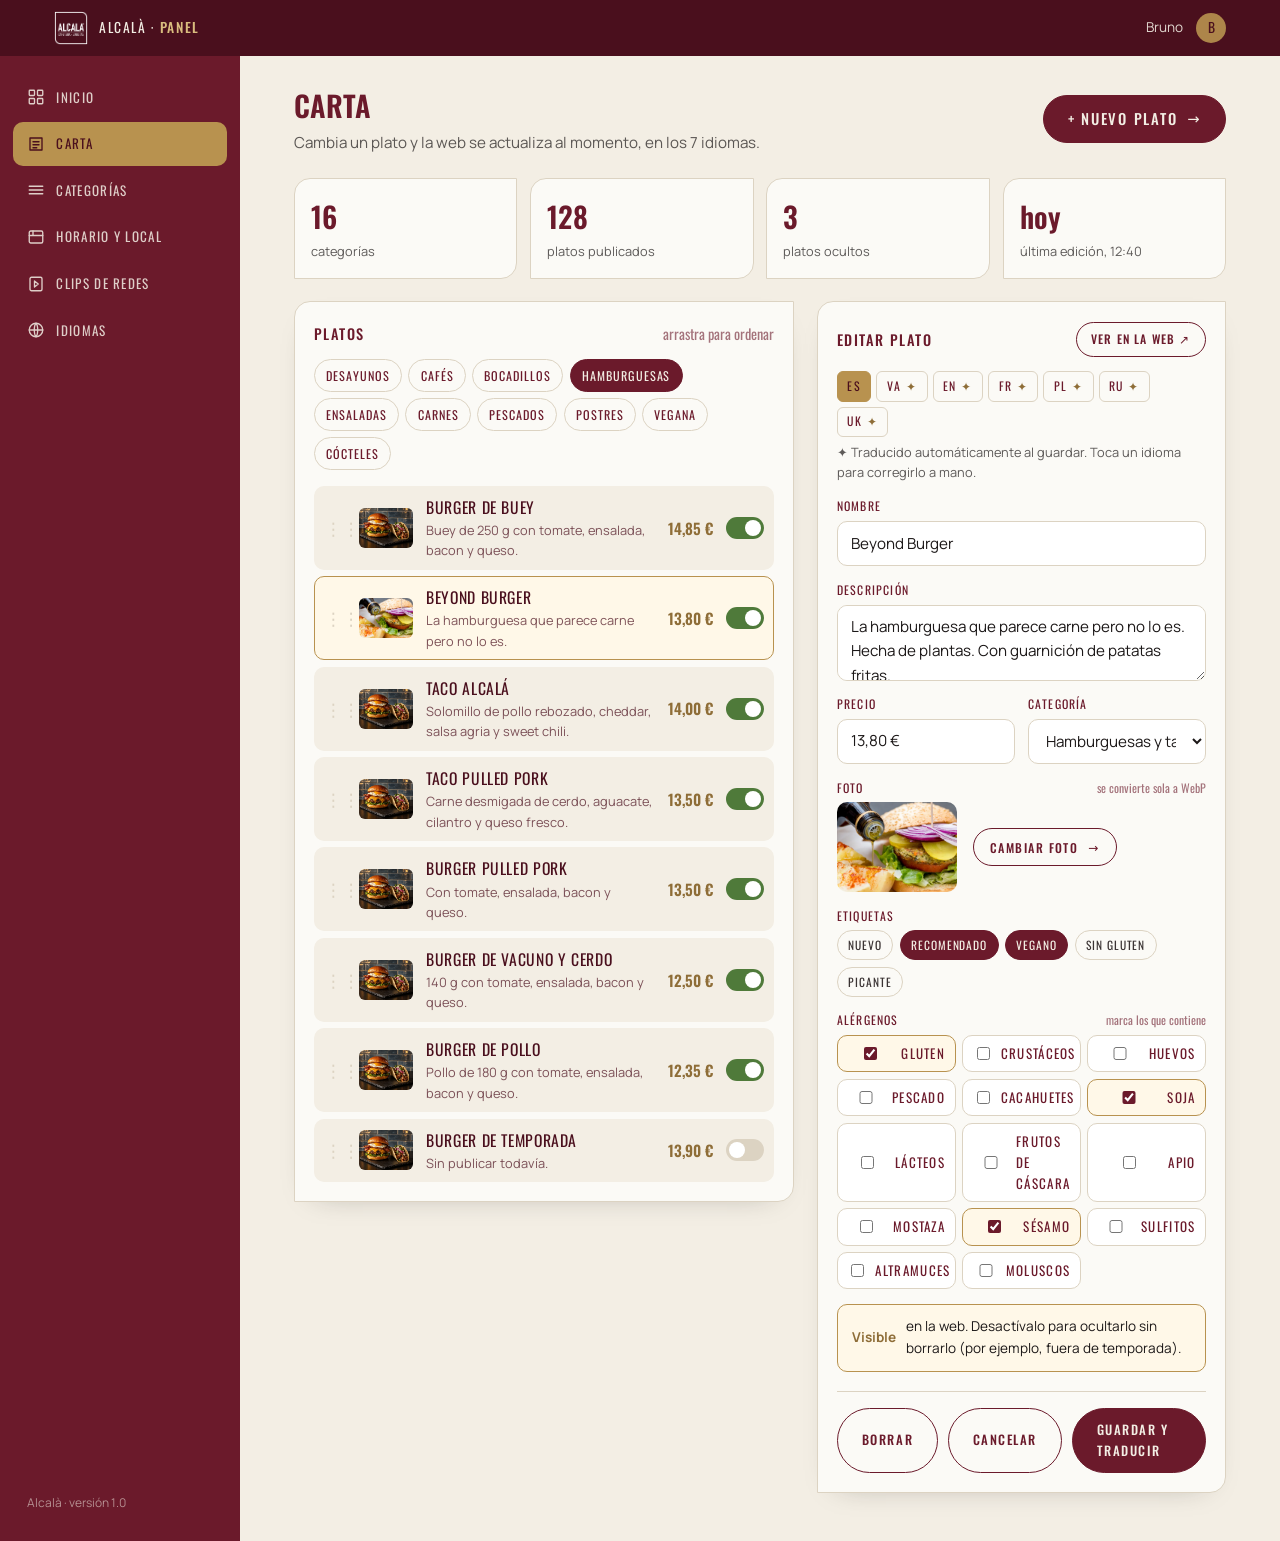
==== site/admin/index.html @ be82a4bb "Demo visual de la web de Alcalà Cafetería Baristas Portada con hero 3D (logo extruido, oro viejo) so" ====
<!doctype html>
<html lang="es">
<head>
<meta charset="utf-8">
<meta name="viewport" content="width=device-width, initial-scale=1">
<title>Panel · Alcalà</title>
<meta name="robots" content="noindex">
<link rel="icon" href="../media/favicon.png" type="image/png">
<link rel="stylesheet" href="../lib/fonts/fuentes.css">
<link rel="stylesheet" href="../css/base.css?v=2">
<link rel="stylesheet" href="../css/admin.css?v=1">
</head>
<body class="admin">

<header class="ad-top">
  <div class="ad-top__marca"><img src="../media/logo-blanco.webp" alt="" width="600" height="600"><span>Alcalà · <b>Panel</b></span></div>
  <div class="ad-top__user"><span>Bruno</span><i>B</i></div>
</header>

<nav class="ad-nav" aria-label="Secciones del panel">
  <a href="#"><svg viewBox="0 0 24 24"><rect x="3" y="3" width="7" height="7" rx="1"/><rect x="14" y="3" width="7" height="7" rx="1"/><rect x="3" y="14" width="7" height="7" rx="1"/><rect x="14" y="14" width="7" height="7" rx="1"/></svg>Inicio</a>
  <a href="#" aria-current="page"><svg viewBox="0 0 24 24"><path d="M4 4h16v16H4z"/><path d="M8 9h8M8 13h8M8 17h5"/></svg>Carta</a>
  <a href="#"><svg viewBox="0 0 24 24"><path d="M3 7h18M3 12h18M3 17h18"/></svg>Categorías</a>
  <a href="#"><svg viewBox="0 0 24 24"><rect x="3" y="4" width="18" height="16" rx="2"/><path d="M3 10h18M8 4v6"/></svg>Horario y local</a>
  <a href="#"><svg viewBox="0 0 24 24"><rect x="4" y="3" width="16" height="18" rx="2"/><path d="M10 8l5 4-5 4z"/></svg>Clips de redes</a>
  <a href="#"><svg viewBox="0 0 24 24"><circle cx="12" cy="12" r="9"/><path d="M3 12h18M12 3c3 3 3 15 0 18M12 3c-3 3-3 15 0 18"/></svg>Idiomas</a>
  <span class="sep"></span>
  <small>Alcalà · versión 1.0</small>
</nav>

<main class="ad-main">
  <div class="ad-cab">
    <div><h1>Carta</h1><p>Cambia un plato y la web se actualiza al momento, en los 7 idiomas.</p></div>
    <a class="btn btn--lleno" href="#">+ Nuevo plato</a>
  </div>

  <div class="kpis">
    <div class="kpi"><b>16</b><span>categorías</span></div>
    <div class="kpi"><b>128</b><span>platos publicados</span></div>
    <div class="kpi"><b>3</b><span>platos ocultos</span></div>
    <div class="kpi"><b>hoy</b><span>última edición, 12:40</span></div>
  </div>

  <div class="ad-grid">
    <section class="tarjeta" aria-label="Lista de platos">
      <h2>Platos <span style="opacity:.6;font-weight:400;letter-spacing:0;text-transform:none">arrastra para ordenar</span></h2>
      <div class="cat-tabs"><span>Desayunos</span><span>Cafés</span><span>Bocadillos</span><span class="on">Hamburguesas</span><span>Ensaladas</span><span>Carnes</span><span>Pescados</span><span>Postres</span><span>Vegana</span><span>Cócteles</span></div>
      <div class="lista">
        <div class="fila"><span class="agarre">⋮⋮</span><img src="../media/carta/hamburguesas.webp" alt=""><div class="nom">Burger de buey<small>Buey de 250 g con tomate, ensalada, bacon y queso.</small></div><span class="precio">14,85 €</span><span class="interruptor" title="Visible"></span></div>
        <div class="fila activo"><span class="agarre">⋮⋮</span><img src="../media/fotos/plato-burger.webp" alt=""><div class="nom">Beyond Burger<small>La hamburguesa que parece carne pero no lo es.</small></div><span class="precio">13,80 €</span><span class="interruptor" title="Visible"></span></div>
        <div class="fila"><span class="agarre">⋮⋮</span><img src="../media/carta/hamburguesas.webp" alt=""><div class="nom">Taco Alcalá<small>Solomillo de pollo rebozado, cheddar, salsa agria y sweet chili.</small></div><span class="precio">14,00 €</span><span class="interruptor" title="Visible"></span></div>
        <div class="fila"><span class="agarre">⋮⋮</span><img src="../media/carta/hamburguesas.webp" alt=""><div class="nom">Taco Pulled Pork<small>Carne desmigada de cerdo, aguacate, cilantro y queso fresco.</small></div><span class="precio">13,50 €</span><span class="interruptor" title="Visible"></span></div>
        <div class="fila"><span class="agarre">⋮⋮</span><img src="../media/carta/hamburguesas.webp" alt=""><div class="nom">Burger Pulled Pork<small>Con tomate, ensalada, bacon y queso.</small></div><span class="precio">13,50 €</span><span class="interruptor" title="Visible"></span></div>
        <div class="fila"><span class="agarre">⋮⋮</span><img src="../media/carta/hamburguesas.webp" alt=""><div class="nom">Burger de vacuno y cerdo<small>140 g con tomate, ensalada, bacon y queso.</small></div><span class="precio">12,50 €</span><span class="interruptor" title="Visible"></span></div>
        <div class="fila"><span class="agarre">⋮⋮</span><img src="../media/carta/hamburguesas.webp" alt=""><div class="nom">Burger de pollo<small>Pollo de 180 g con tomate, ensalada, bacon y queso.</small></div><span class="precio">12,35 €</span><span class="interruptor" title="Visible"></span></div>
        <div class="fila"><span class="agarre">⋮⋮</span><img src="../media/carta/hamburguesas.webp" alt=""><div class="nom">Burger de temporada<small>Sin publicar todavía.</small></div><span class="precio">13,90 €</span><span class="interruptor off" title="Oculto"></span></div>
      </div>
    </section>

    <section class="tarjeta" aria-label="Editar plato">
      <h2>Editar plato <a class="btn btn--sin" href="#">Ver en la web ↗</a></h2>
      <div class="idiomas-tabs"><span class="on">ES</span><span class="auto">VA</span><span class="auto">EN</span><span class="auto">FR</span><span class="auto">PL</span><span class="auto">RU</span><span class="auto">UK</span></div>
      <p class="nota">✦ Traducido automáticamente al guardar. Toca un idioma para corregirlo a mano.</p>
      <div class="campo"><label>Nombre</label><input value="Beyond Burger"></div>
      <div class="campo"><label>Descripción</label><textarea>La hamburguesa que parece carne pero no lo es. Hecha de plantas. Con guarnición de patatas fritas.</textarea></div>
      <div class="dos">
        <div class="campo"><label>Precio</label><input value="13,80 €"></div>
        <div class="campo"><label>Categoría</label><select><option>Hamburguesas y tacos</option><option>Carta vegana</option></select></div>
      </div>
      <div class="campo"><label>Foto <span style="opacity:.6;font-weight:400;letter-spacing:0;text-transform:none">se convierte sola a WebP</span></label>
        <div class="foto-sube"><img src="../media/fotos/plato-burger.webp" alt=""><a class="btn" href="#">Cambiar foto</a></div>
      </div>
      <div class="campo"><label>Etiquetas</label>
        <div class="etiquetas"><span>Nuevo</span><span class="on">Recomendado</span><span class="on">Vegano</span><span>Sin gluten</span><span>Picante</span></div>
      </div>
      <div class="campo"><label>Alérgenos <span style="opacity:.6;font-weight:400;letter-spacing:0;text-transform:none">marca los que contiene</span></label>
        <div class="alergenos">
          <label class="on"><input type="checkbox" checked>Gluten</label><label><input type="checkbox">Crustáceos</label><label><input type="checkbox">Huevos</label><label><input type="checkbox">Pescado</label>
          <label><input type="checkbox">Cacahuetes</label><label class="on"><input type="checkbox" checked>Soja</label><label><input type="checkbox">Lácteos</label><label><input type="checkbox">Frutos de cáscara</label>
          <label><input type="checkbox">Apio</label><label><input type="checkbox">Mostaza</label><label class="on"><input type="checkbox" checked>Sésamo</label><label><input type="checkbox">Sulfitos</label>
          <label><input type="checkbox">Altramuces</label><label><input type="checkbox">Moluscos</label>
        </div>
      </div>
      <div class="aviso"><b>Visible</b> en la web. Desactívalo para ocultarlo sin borrarlo (por ejemplo, fuera de temporada).</div>
      <div class="acciones"><a class="btn btn--rojo" href="#">Borrar</a><a class="btn" href="#">Cancelar</a><a class="btn btn--lleno" href="#">Guardar y traducir</a></div>
    </section>
  </div>
</main>

</body>
</html>
---- site/lib/fonts/fuentes.css ----
/* Fuentes autoalojadas (Google Fonts, licencia SIL OFL): no se envía la IP del visitante a Google */
/* latin-ext */
@font-face {
  font-family: 'Instrument Serif';
  font-style: italic;
  font-weight: 400;
  font-display: swap;
  src: url(instrument-serif-italic-latin-ext.woff2) format('woff2');
  unicode-range: U+0100-02BA, U+02BD-02C5, U+02C7-02CC, U+02CE-02D7, U+02DD-02FF, U+0304, U+0308, U+0329, U+1D00-1DBF, U+1E00-1E9F, U+1EF2-1EFF, U+2020, U+20A0-20AB, U+20AD-20C4, U+2113, U+2C60-2C7F, U+A720-A7FF;
}
/* latin */
@font-face {
  font-family: 'Instrument Serif';
  font-style: italic;
  font-weight: 400;
  font-display: swap;
  src: url(instrument-serif-italic-latin.woff2) format('woff2');
  unicode-range: U+0000-00FF, U+0131, U+0152-0153, U+02BB-02BC, U+02C6, U+02DA, U+02DC, U+0304, U+0308, U+0329, U+2000-206F, U+20AC, U+2122, U+2191, U+2193, U+2212, U+2215, U+FEFF, U+FFFD;
}
/* latin-ext */
@font-face {
  font-family: 'Instrument Serif';
  font-style: normal;
  font-weight: 400;
  font-display: swap;
  src: url(instrument-serif-latin-ext.woff2) format('woff2');
  unicode-range: U+0100-02BA, U+02BD-02C5, U+02C7-02CC, U+02CE-02D7, U+02DD-02FF, U+0304, U+0308, U+0329, U+1D00-1DBF, U+1E00-1E9F, U+1EF2-1EFF, U+2020, U+20A0-20AB, U+20AD-20C4, U+2113, U+2C60-2C7F, U+A720-A7FF;
}
/* latin */
@font-face {
  font-family: 'Instrument Serif';
  font-style: normal;
  font-weight: 400;
  font-display: swap;
  src: url(instrument-serif-latin.woff2) format('woff2');
  unicode-range: U+0000-00FF, U+0131, U+0152-0153, U+02BB-02BC, U+02C6, U+02DA, U+02DC, U+0304, U+0308, U+0329, U+2000-206F, U+20AC, U+2122, U+2191, U+2193, U+2212, U+2215, U+FEFF, U+FFFD;
}
/* cyrillic-ext */
@font-face {
  font-family: 'Manrope';
  font-style: normal;
  font-weight: 400 800;
  font-display: swap;
  src: url(manrope-cyrillic-ext.woff2) format('woff2');
  unicode-range: U+0460-052F, U+1C80-1C8A, U+20B4, U+2DE0-2DFF, U+A640-A69F, U+FE2E-FE2F;
}
/* cyrillic */
@font-face {
  font-family: 'Manrope';
  font-style: normal;
  font-weight: 400 800;
  font-display: swap;
  src: url(manrope-cyrillic.woff2) format('woff2');
  unicode-range: U+0301, U+0400-045F, U+0490-0491, U+04B0-04B1, U+2116;
}
/* greek */
@font-face {
  font-family: 'Manrope';
  font-style: normal;
  font-weight: 400 800;
  font-display: swap;
  src: url(manrope-greek.woff2) format('woff2');
  unicode-range: U+0370-0377, U+037A-037F, U+0384-038A, U+038C, U+038E-03A1, U+03A3-03FF;
}
/* vietnamese */
@font-face {
  font-family: 'Manrope';
  font-style: normal;
  font-weight: 400 800;
  font-display: swap;
  src: url(manrope-vietnamese.woff2) format('woff2');
  unicode-range: U+0102-0103, U+0110-0111, U+0128-0129, U+0168-0169, U+01A0-01A1, U+01AF-01B0, U+0300-0301, U+0303-0304, U+0308-0309, U+0323, U+0329, U+1EA0-1EF9, U+20AB;
}
/* latin-ext */
@font-face {
  font-family: 'Manrope';
  font-style: normal;
  font-weight: 400 800;
  font-display: swap;
  src: url(manrope-latin-ext.woff2) format('woff2');
  unicode-range: U+0100-02BA, U+02BD-02C5, U+02C7-02CC, U+02CE-02D7, U+02DD-02FF, U+0304, U+0308, U+0329, U+1D00-1DBF, U+1E00-1E9F, U+1EF2-1EFF, U+2020, U+20A0-20AB, U+20AD-20C4, U+2113, U+2C60-2C7F, U+A720-A7FF;
}
/* latin */
@font-face {
  font-family: 'Manrope';
  font-style: normal;
  font-weight: 400 800;
  font-display: swap;
  src: url(manrope-latin.woff2) format('woff2');
  unicode-range: U+0000-00FF, U+0131, U+0152-0153, U+02BB-02BC, U+02C6, U+02DA, U+02DC, U+0304, U+0308, U+0329, U+2000-206F, U+20AC, U+2122, U+2191, U+2193, U+2212, U+2215, U+FEFF, U+FFFD;
}
/* cyrillic-ext */
@font-face {
  font-family: 'Oswald';
  font-style: normal;
  font-weight: 300 700;
  font-display: swap;
  src: url(oswald-cyrillic-ext.woff2) format('woff2');
  unicode-range: U+0460-052F, U+1C80-1C8A, U+20B4, U+2DE0-2DFF, U+A640-A69F, U+FE2E-FE2F;
}
/* cyrillic */
@font-face {
  font-family: 'Oswald';
  font-style: normal;
  font-weight: 300 700;
  font-display: swap;
  src: url(oswald-cyrillic.woff2) format('woff2');
  unicode-range: U+0301, U+0400-045F, U+0490-0491, U+04B0-04B1, U+2116;
}
/* vietnamese */
@font-face {
  font-family: 'Oswald';
  font-style: normal;
  font-weight: 300 700;
  font-display: swap;
  src: url(oswald-vietnamese.woff2) format('woff2');
  unicode-range: U+0102-0103, U+0110-0111, U+0128-0129, U+0168-0169, U+01A0-01A1, U+01AF-01B0, U+0300-0301, U+0303-0304, U+0308-0309, U+0323, U+0329, U+1EA0-1EF9, U+20AB;
}
/* latin-ext */
@font-face {
  font-family: 'Oswald';
  font-style: normal;
  font-weight: 300 700;
  font-display: swap;
  src: url(oswald-latin-ext.woff2) format('woff2');
  unicode-range: U+0100-02BA, U+02BD-02C5, U+02C7-02CC, U+02CE-02D7, U+02DD-02FF, U+0304, U+0308, U+0329, U+1D00-1DBF, U+1E00-1E9F, U+1EF2-1EFF, U+2020, U+20A0-20AB, U+20AD-20C4, U+2113, U+2C60-2C7F, U+A720-A7FF;
}
/* latin */
@font-face {
  font-family: 'Oswald';
  font-style: normal;
  font-weight: 300 700;
  font-display: swap;
  src: url(oswald-latin.woff2) format('woff2');
  unicode-range: U+0000-00FF, U+0131, U+0152-0153, U+02BB-02BC, U+02C6, U+02DA, U+02DC, U+0304, U+0308, U+0329, U+2000-206F, U+20AC, U+2122, U+2191, U+2193, U+2212, U+2215, U+FEFF, U+FFFD;
}
---- site/css/base.css ----
/* Alcalà Cafetería · Baristas — base.css
   Tokens de diseño, reset, tipografía, botones, barra de arriba, menú de móvil,
   telón de entrada, hero, láminas apiladas, cintas, footer y ajustes de móvil.
   Lo específico de cada lámina de la portada va en portada.css. */

/* ====================== tokens ====================== */
:root{
  --burdeos:#6B1A2B; --burdeos-2:#4A0F1D; --burdeos-3:#8A2438;
  --hueso:#F3EEE4; --hueso-2:#E8E1D3; --hueso-3:#DCD3C2;
  --oro:#B8924F; --oro-claro:#D9BC7E; --oro-oscuro:#8E6D37;
  --azulejo:#5E7B8A; --azulejo-2:#3E5663; --azulejo-3:#7E9AA8;
  --terracota:#C7703F; --carbon:#1C1818; --carbon-2:#3A3333;

  --r-logo:28px 0 28px 0;        /* esquinas del logo: arriba-izq y abajo-der */
  --r-logo-s:16px 0 16px 0;
  --r-boton:999px;
  --r-lamina:32px;

  --lado:clamp(1.2rem,4.2vw,4.5rem);
  --hueco:clamp(1rem,2vw,2.2rem);
  --nav:72px;
  --u:1rem;

  --ff-titulo:"Oswald",Impact,"Arial Narrow",sans-serif;
  --ff-cuerpo:"Manrope",system-ui,-apple-system,"Segoe UI",sans-serif;
  --ff-detalle:"Instrument Serif",Georgia,"Times New Roman",serif;

  --suave:cubic-bezier(.2,.7,.2,1);
  --lento:cubic-bezier(.16,1,.3,1);
  --telon:cubic-bezier(.77,0,.18,1);

  --sombra-carta:0 18px 50px -20px rgba(28,24,24,.45);
  --sombra-oro:0 0 0 1px rgba(184,146,79,.35);
}
@media (min-width:1400px) and (min-height:800px){ :root{ --u:min(1vw,1.8vh) } }

/* ====================== reset ====================== */
*,*::before,*::after{ box-sizing:border-box }
html{ -webkit-text-size-adjust:100%; scroll-behavior:auto }
body{
  margin:0; background:var(--burdeos-2); color:var(--hueso);
  font-family:var(--ff-cuerpo); font-size:clamp(1rem,.95rem + .25vw,1.125rem); line-height:1.6;
  -webkit-font-smoothing:antialiased; overflow-x:clip;
}
img,video,svg,canvas{ display:block; max-width:100% }
img{ height:auto }
a{ color:inherit; text-decoration:none }
button{ font:inherit; color:inherit; background:none; border:0; padding:0; cursor:pointer }
h1,h2,h3,h4,p,figure,dl,dd{ margin:0 }
ul{ margin:0; padding:0; list-style:none }
.sr-only{ position:absolute; width:1px; height:1px; margin:-1px; padding:0; overflow:hidden; clip:rect(0 0 0 0); white-space:nowrap; border:0 }
:focus-visible{ outline:2px solid var(--oro); outline-offset:3px }
::selection{ background:var(--oro); color:var(--burdeos-2) }

/* ====================== tipografía ====================== */
.titular{
  font-family:var(--ff-titulo); font-weight:600; text-transform:uppercase; letter-spacing:.01em;
  line-height:.98; text-wrap:balance;
}
.t-xl{ font-size:clamp(2.6rem,6.2vw,6rem) }
.t-l{  font-size:clamp(2.1rem,4.6vw,4.4rem) }
.t-m{  font-size:clamp(1.5rem,2.8vw,2.4rem) }
.ceja{
  font-family:var(--ff-detalle); font-style:italic; font-weight:400; text-transform:none; letter-spacing:0;
  font-size:clamp(1.15rem,1.5vw,1.5rem); color:var(--oro); line-height:1.2;
}
.grande{ font-size:clamp(1.1rem,1rem + .55vw,1.4rem); line-height:1.45; font-weight:500 }
p b{ font-weight:700 }
.raya{ position:relative; padding-bottom:.6rem; margin-bottom:1rem }
.raya::after{ content:""; position:absolute; left:0; bottom:0; width:2.2rem; height:2px; background:var(--oro) }
.h3{ font-family:var(--ff-titulo); font-weight:500; text-transform:uppercase; letter-spacing:.14em; font-size:.85rem; opacity:.85 }
.oro{ color:var(--oro) }

/* titulares palabra a palabra (el JS envuelve cada palabra en .pal > span) */
.pal{ display:inline-block; overflow:hidden; vertical-align:bottom; padding-bottom:.08em; margin-bottom:-.08em }
.pal>span{ display:inline-block; transform:translateY(110%); transition:transform .9s var(--lento); transition-delay:calc(var(--i,0)*55ms) }
.in .pal>span, .titular.in .pal>span{ transform:none }

/* entradas: .rv aparece al asomar en pantalla */
.rv{ opacity:0; transform:translateY(22px); transition:opacity .8s var(--suave), transform .9s var(--lento); transition-delay:var(--d,0s) }
.rv.in, .in>.rv, .in .rv{ opacity:1; transform:none }

/* ====================== contenedor ====================== */
.caja{ max-width:1500px; margin:0 auto; padding-inline:var(--lado); width:100% }

/* ====================== botones ====================== */
.btn{
  display:inline-flex; align-items:center; gap:.6rem; min-height:3rem; padding:.7rem 1.5rem;
  border-radius:var(--r-boton); border:1.5px solid var(--oro); color:var(--hueso);
  font-family:var(--ff-titulo); font-weight:500; text-transform:uppercase; letter-spacing:.12em; font-size:.92rem;
  transition:background .3s var(--suave), color .3s, transform .4s var(--lento), border-color .3s;
}
.btn::after{ content:"→"; font-family:var(--ff-cuerpo); transition:transform .4s var(--lento) }
.btn:hover{ background:var(--oro); color:var(--burdeos-2); transform:translateY(-2px) }
.btn:hover::after{ transform:translateX(4px) }
.btn--lleno{ background:var(--oro); color:var(--burdeos-2) }
.btn--lleno:hover{ background:var(--oro-claro) }
.btn--burdeos{ background:var(--burdeos); border-color:var(--burdeos); color:var(--hueso) }
.btn--burdeos:hover{ background:var(--burdeos-2); border-color:var(--burdeos-2); color:var(--hueso) }
.btn--sin{ border-color:transparent; padding-inline:.4rem }
.btn--sin:hover{ background:none; color:var(--oro) }
.btn--ico::after{ content:none }
.btn--ico svg{ width:1.15em; height:1.15em; fill:none; stroke:currentColor; stroke-width:1.8; stroke-linecap:round; stroke-linejoin:round }

/* ====================== barra de progreso ====================== */
.avance{ position:fixed; inset:0 0 auto 0; height:3px; z-index:120; background:var(--oro); transform:scaleX(0); transform-origin:left; pointer-events:none }

/* ====================== barra de arriba ====================== */
.nav{
  position:fixed; inset:0 0 auto 0; z-index:100; height:var(--nav);
  display:flex; align-items:center; justify-content:space-between; gap:1rem; padding:0 var(--lado);
  transition:background .4s ease, box-shadow .4s ease;
  animation:navEntra 1s var(--lento) 1.2s both;
}
@keyframes navEntra{ from{ transform:translateY(-100%); opacity:0 } }
.nav--fondo{ background:rgba(74,15,29,.92); backdrop-filter:blur(12px); -webkit-backdrop-filter:blur(12px); box-shadow:0 1px 0 rgba(184,146,79,.25) }
.nav__logo img{ height:44px; width:44px; transition:transform .4s var(--lento) }
.nav__logo:hover img{ transform:rotate(-6deg) scale(1.05) }
.nav__links{ display:flex; gap:clamp(1.2rem,2.4vw,2.6rem) }
.nav__links a{
  font-family:var(--ff-titulo); font-weight:500; text-transform:uppercase; letter-spacing:.14em; font-size:.88rem;
  position:relative; padding:.4rem 0;
}
.nav__links a::after{ content:""; position:absolute; left:0; right:0; bottom:0; height:1.5px; background:var(--oro); transform:scaleX(0); transform-origin:right; transition:transform .4s var(--lento) }
.nav__links a:hover::after, .nav__links a[aria-current]::after{ transform:scaleX(1); transform-origin:left }
.nav__der{ display:flex; align-items:center; gap:.8rem }
.nav__cta{ min-height:2.6rem; padding:.45rem 1.2rem; font-size:.84rem }
.nav__menu{ display:none; width:44px; height:44px; flex-direction:column; justify-content:center; align-items:center; gap:5px }
.nav__menu span{ width:24px; height:1.8px; background:var(--hueso); transition:transform .4s var(--lento), opacity .3s }

/* idiomas */
.idiomas{ position:relative }
.idiomas__btn{ display:flex; align-items:center; gap:.4rem; min-height:2.6rem; padding:.4rem .8rem; border:1.5px solid rgba(243,238,228,.35); border-radius:var(--r-boton); font-family:var(--ff-titulo); letter-spacing:.1em; font-size:.84rem; transition:border-color .3s }
.idiomas__btn:hover, .idiomas.abierto .idiomas__btn{ border-color:var(--oro) }
.idiomas__btn svg{ width:16px; height:16px; fill:none; stroke:currentColor; stroke-width:1.6 }
.idiomas__lista{
  position:absolute; top:calc(100% + .6rem); right:0; min-width:11rem; padding:.5rem; background:var(--hueso); color:var(--carbon);
  border-radius:var(--r-logo-s); box-shadow:var(--sombra-carta); display:grid; gap:.1rem;
  opacity:0; transform:translateY(-6px); pointer-events:none; transition:opacity .25s, transform .3s var(--lento);
}
.idiomas.abierto .idiomas__lista{ opacity:1; transform:none; pointer-events:auto }
.idiomas__lista a{ display:flex; gap:.6rem; padding:.5rem .7rem; border-radius:8px; font-size:.92rem }
.idiomas__lista a b{ font-family:var(--ff-titulo); font-weight:500; letter-spacing:.08em; width:1.8rem; color:var(--burdeos) }
.idiomas__lista a:hover, .idiomas__lista a[aria-current]{ background:var(--hueso-2) }

/* ====================== menú de móvil ====================== */
.menu{
  position:fixed; inset:0; z-index:200; background:var(--burdeos-2); color:var(--hueso);
  display:flex; flex-direction:column; justify-content:center; gap:.2rem; padding:5rem var(--lado) 2.4rem;
  clip-path:circle(0% at calc(100% - 42px) 36px); visibility:hidden; transition:clip-path .7s var(--telon), visibility .7s;
}
.menu.abierto{ clip-path:circle(150% at calc(100% - 42px) 36px); visibility:visible }
.menu::before{ content:""; position:absolute; inset:0; background:url(../media/texturas/papel.webp) center/420px; opacity:.07; mix-blend-mode:screen; pointer-events:none }
.menu__cerrar{ position:absolute; top:14px; right:calc(var(--lado) - 8px); width:44px; height:44px; font-size:1.5rem; color:var(--oro) }
.menu>a{
  font-family:var(--ff-titulo); font-weight:500; text-transform:uppercase; font-size:clamp(2.4rem,9vw,3.6rem); line-height:1.1; letter-spacing:.02em;
  opacity:0; transform:translateY(24px); transition:opacity .5s, transform .6s var(--lento); transition-delay:calc(.15s + var(--i,0)*60ms);
}
.menu.abierto>a{ opacity:1; transform:none }
.menu__carta{ color:var(--oro) }
.menu__redes{ margin-top:1.6rem; display:flex; gap:1rem; font-family:var(--ff-cuerpo); font-size:1rem; text-transform:none; letter-spacing:0 }
.menu__redes a{ opacity:.8 }
.idiomas-fila{ display:flex; flex-wrap:wrap; gap:.5rem; margin-top:1.4rem }
.idiomas-fila a{ font-family:var(--ff-titulo); letter-spacing:.1em; font-size:.84rem; padding:.45rem .8rem; border:1.5px solid rgba(243,238,228,.3); border-radius:var(--r-boton) }
.idiomas-fila a[aria-current]{ background:var(--oro); border-color:var(--oro); color:var(--burdeos-2) }

/* ====================== telón de entrada ====================== */
.telon{
  position:fixed; inset:0; z-index:500; background:var(--hueso); color:var(--burdeos); display:grid; place-items:center;
  pointer-events:none; clip-path:inset(0 0 0 0); transition:clip-path 1s var(--telon);
}
.telon::before{ content:""; position:absolute; inset:0; background:url(../media/texturas/papel.webp) center/520px; opacity:.5; mix-blend-mode:multiply }
.telon.fuera{ clip-path:inset(0 0 100% 0) }
.telon.quitado{ display:none }
.telon__in{ position:relative; display:grid; justify-items:center; gap:1.2rem; animation:telonLogo .9s var(--lento) both }
@keyframes telonLogo{ from{ opacity:0; transform:translateY(16px) scale(.96) } }
.telon__in img{ width:clamp(120px,18vw,170px); height:auto }
.telon__barra{ width:clamp(120px,18vw,170px); height:2px; background:rgba(107,26,43,.18); overflow:hidden }
.telon__barra i{ display:block; height:100%; background:var(--oro); transform:scaleX(var(--carga,0)); transform-origin:left; transition:transform .25s linear }
.telon__frase{ font-family:var(--ff-detalle); font-style:italic; font-size:1.1rem; color:var(--burdeos) }

/* ====================== hero ====================== */
.hero{
  position:sticky; top:0; z-index:1; width:100%; height:100svh; min-height:560px; overflow:hidden;
  background:var(--azulejo-2); color:var(--hueso);
}
.hero__fondo{ position:absolute; inset:0; z-index:0 }
.hero__fondo img, .hero__fondo video{ width:100%; height:100%; object-fit:cover; object-position:center 40% }
.hero__fondo video{ position:absolute; inset:0 }
.hero__velo{ position:absolute; inset:0; z-index:1; pointer-events:none;
  background:
    linear-gradient(180deg, rgba(74,15,29,.55) 0%, rgba(74,15,29,.1) 28%, rgba(74,15,29,0) 45%, rgba(74,15,29,.55) 72%, rgba(74,15,29,.94) 100%),
    radial-gradient(ellipse 60% 50% at 50% 42%, rgba(184,146,79,.18), transparent 70%);
}
.hero__canvas{ position:absolute; inset:0; z-index:3; width:100%; height:100%; cursor:grab; touch-action:pan-y }
.hero__canvas:active{ cursor:grabbing }
.hero__logo{ position:absolute; z-index:3; left:50%; top:38%; width:clamp(200px,30vw,380px); transform:translate(-50%,-50%); filter:drop-shadow(0 20px 40px rgba(0,0,0,.45)) }
.hero__logo img{ width:100%; height:auto }
.hero__texto{ position:absolute; z-index:4; left:0; right:0; bottom:clamp(2.2rem,6vh,4.5rem); text-align:center; display:grid; justify-items:center; gap:1.1rem; padding-inline:var(--lado) }
.hero__h1{ font-family:var(--ff-titulo); font-weight:500; text-transform:uppercase; letter-spacing:.2em; font-size:clamp(.82rem,1.2vw,1rem); opacity:.92 }
.hero__h1 b{ display:block; font-family:var(--ff-detalle); font-style:italic; font-weight:400; text-transform:none; letter-spacing:0; font-size:clamp(1.5rem,2.6vw,2.4rem); color:var(--oro-claro); margin-top:.4rem }
.hero__botones{ display:flex; flex-wrap:wrap; justify-content:center; gap:.7rem }
.hero__scroll{ position:absolute; z-index:4; left:50%; bottom:.9rem; transform:translateX(-50%); width:1px; height:34px; background:linear-gradient(var(--oro),transparent); opacity:.7; animation:cae 2.2s var(--suave) infinite }
@keyframes cae{ 0%{ transform:translate(-50%,-10px) scaleY(.4); opacity:0 } 40%{ opacity:.8 } 100%{ transform:translate(-50%,10px) scaleY(1); opacity:0 } }
.hero__loader{ position:absolute; inset:0; z-index:5; display:grid; place-items:center; transition:opacity .6s; pointer-events:none }
.hero__loader.hide{ opacity:0 }
.hero__loader span{ width:34px; height:34px; border-radius:50%; border:2.5px solid rgba(243,238,228,.2); border-top-color:var(--oro); animation:spin .8s linear infinite }
@keyframes spin{ to{ transform:rotate(360deg) } }

/* ====================== láminas ====================== */
.pagina{ position:relative; z-index:2; background:var(--burdeos-2) }
.lamina{ position:relative; background:var(--hueso); color:var(--carbon); border-radius:var(--r-lamina) var(--r-lamina) 0 0; scroll-margin-top:0; isolation:isolate }
.lamina--burdeos{ background:var(--burdeos); color:var(--hueso) }
.lamina--azulejo{ background:var(--azulejo-2); color:var(--hueso) }
.lamina--hueso::before, .lamina--papel::before{ content:""; position:absolute; inset:0; z-index:-1; border-radius:inherit; background:url(../media/texturas/papel.webp) center/560px; opacity:.38; mix-blend-mode:multiply; pointer-events:none }
.lamina--azulejo::before{ content:""; position:absolute; inset:0; z-index:-1; border-radius:inherit; background:url(../media/texturas/azulejo.webp) center/420px; opacity:.22; mix-blend-mode:luminosity; pointer-events:none }
.lamina--burdeos::after{ content:""; position:absolute; inset:0 0 auto 0; height:40%; z-index:-1; border-radius:inherit; background:linear-gradient(180deg, rgba(184,146,79,.14), transparent); pointer-events:none }
.lamina__in{ display:flex; flex-direction:column; padding-top:clamp(3rem,7vw,6rem); padding-bottom:clamp(3rem,7vw,6rem) }
.lamina__in>.titular{ margin-bottom:clamp(1.6rem,3vw,2.8rem) }
.cuerpo{ display:grid; gap:var(--hueco); align-items:center }

/* foto con las esquinas del logo + parallax interior según --entra */
.foto{ position:relative; overflow:hidden; border-radius:var(--r-logo); background:var(--hueso-3); box-shadow:var(--sombra-carta) }
.foto img{ width:100%; height:100%; object-fit:cover; transform:translateY(calc((var(--entra,1) - 1) * -6%)) scale(1.08); transition:transform .1s linear }
.foto--arco{ border-radius:999px 999px var(--r-logo-s) var(--r-logo-s) }
.foto--arco{ border-radius:50% 50% 16px 0 / 40% 40% 16px 0 }
.marco-oro{ box-shadow:var(--sombra-carta), inset 0 0 0 1.5px rgba(184,146,79,.5) }

/* escritorio: láminas apiladas, se encogen al quedar tapadas */
@media (min-width:900px) and (min-height:600px){
  .lamina{ position:sticky; top:0; height:100svh; overflow:clip;
    transform:scale(calc(1 - var(--cubre,0) * .06)); transform-origin:50% 35%; will-change:transform }
  .lamina::after{ opacity:1 }
  .lamina .sombra-tapa{ content:""; position:absolute; inset:0; z-index:5; background:var(--burdeos-2); opacity:calc(var(--cubre,0) * .55); pointer-events:none; border-radius:inherit }
  .lamina__in{ height:100%; padding-top:calc(var(--nav) + 3vh); padding-bottom:4.4vh; justify-content:center }
  .lamina--libre{ position:relative; height:auto; transform:none }
}
@media (max-width:899px), (max-height:599px){
  .lamina{ position:relative; top:auto; transform:none; border-radius:0 }
  .lamina .sombra-tapa{ display:none }
  .lamina__in{ padding-top:calc(var(--nav) + 1.6rem); padding-bottom:3.4rem }
}

/* ====================== cintas ====================== */
.cintas{ position:relative; z-index:2; background:var(--burdeos-2) }
.cinta{ position:relative; overflow:hidden; padding:clamp(.8rem,1.4vw,1.2rem) 0; background:var(--hueso); color:var(--burdeos); border-block:1.5px solid var(--oro) }
.cinta--2{ background:var(--burdeos); color:var(--oro-claro); border-top:0 }
.cinta__pista{ display:flex; width:max-content; white-space:nowrap; will-change:transform }
.cinta__pista span{ font-family:var(--ff-titulo); font-weight:500; text-transform:uppercase; letter-spacing:.18em; font-size:clamp(.95rem,1.4vw,1.25rem); padding:0 1.6rem; display:inline-flex; align-items:center; gap:1.6rem }
.cinta__pista span::after{ content:"◆"; font-size:.5em; color:var(--oro) }

/* ====================== footer ====================== */
.pie{ position:relative; z-index:2; background:var(--burdeos-2); color:var(--hueso); padding:clamp(4rem,8vw,7rem) 0 1.6rem; overflow:hidden; isolation:isolate }
.pie__pintura{ position:absolute; inset:0; z-index:-1 }
.pie__pintura img{ width:100%; height:100%; object-fit:cover; object-position:center 60%; opacity:.22; filter:saturate(.7) }
.pie__pintura::after{ content:""; position:absolute; inset:0; background:linear-gradient(180deg, var(--burdeos-2) 0%, rgba(74,15,29,.55) 50%, var(--burdeos-2) 100%) }
.pie .titular{ color:var(--oro-claro) }
.pie__nota{ max-width:34ch; margin-top:1rem; opacity:.9 }
.pie__cols{ display:grid; grid-template-columns:1.4fr repeat(3,1fr); gap:2.4rem var(--hueco); margin-top:clamp(2.6rem,5vw,4rem); padding-top:2.4rem; border-top:1px solid rgba(184,146,79,.3) }
.pie__logo img{ width:84px; height:84px }
.pie__marca p{ margin-top:1rem; max-width:30ch; font-size:.95rem; opacity:.85 }
.pie h4{ font-family:var(--ff-titulo); font-weight:500; text-transform:uppercase; letter-spacing:.16em; font-size:.8rem; color:var(--oro); margin-bottom:1rem }
.pie nav a{ display:block; padding:.3rem 0; opacity:.88; transition:opacity .2s, transform .3s var(--lento) }
.pie nav a:hover{ opacity:1; transform:translateX(4px); color:var(--oro-claro) }
.pie__legal{ display:flex; flex-wrap:wrap; justify-content:space-between; gap:.8rem 1.6rem; margin-top:3rem; padding-top:1.2rem; border-top:1px solid rgba(243,238,228,.12); font-size:.82rem; opacity:.7 }
.pie__legal nav{ display:flex; gap:1.2rem }

/* ====================== flotante de móvil ====================== */
.flotante{ position:fixed; z-index:90; right:1rem; bottom:1rem; display:none; gap:.5rem }
.flotante a{ width:52px; height:52px; border-radius:50%; display:grid; place-items:center; background:var(--oro); color:var(--burdeos-2); box-shadow:0 10px 24px -8px rgba(0,0,0,.5) }
.flotante svg{ width:24px; height:24px; fill:none; stroke:currentColor; stroke-width:1.8; stroke-linecap:round; stroke-linejoin:round }

/* ====================== móvil ====================== */
@media (max-width:899px){
  .nav__links, .idiomas{ display:none }
  .nav__menu{ display:flex }
  .nav__cta{ display:none }
  .flotante{ display:flex }
  .pie__cols{ grid-template-columns:1fr 1fr }
  .pie__marca{ grid-column:1 / -1 }
  .avance{ display:none }
}
@media (max-width:640px){
  :root{ --lado:1.3rem }
  .pie__cols{ grid-template-columns:1fr }
  .hero__logo{ width:min(62vw,300px); top:36% }
  .hero__texto{ bottom:5.4rem; padding-right:calc(var(--lado) + 3.4rem); padding-left:calc(var(--lado) + 3.4rem) }
  .hero__botones{ flex-direction:column; align-items:stretch; width:100%; max-width:280px }
  .hero__botones .btn{ justify-content:center }
}

/* ====================== reducir movimiento ====================== */
@media (prefers-reduced-motion:reduce){
  *,*::before,*::after{ animation-duration:.01ms !important; animation-iteration-count:1 !important; transition-duration:.01ms !important }
  .pal>span{ transform:none } .rv{ opacity:1; transform:none }
  .lamina{ transform:none }
  .hero__scroll{ display:none }
}

/* cursor con grano de café (solo con ratón) */
@media (hover:hover) and (pointer:fine){
  :root{
    --raton:url("data:image/svg+xml,%3Csvg xmlns='http://www.w3.org/2000/svg' width='30' height='30' viewBox='0 0 30 30'%3E%3Cg transform='translate(15 15) rotate(-40)'%3E%3Cellipse rx='7.5' ry='11.5' fill='%236B1A2B' stroke='%23F3EEE4' stroke-width='1.6'/%3E%3Cpath d='M.5 -10.5 C4.5 -5 -4.5 4 -.5 10.5' fill='none' stroke='%23F3EEE4' stroke-width='1.7' stroke-linecap='round'/%3E%3C/g%3E%3C/svg%3E") 6 6, auto;
    --raton-pulsa:url("data:image/svg+xml,%3Csvg xmlns='http://www.w3.org/2000/svg' width='30' height='30' viewBox='0 0 30 30'%3E%3Cg transform='translate(15 15) rotate(-40)'%3E%3Cellipse rx='7.5' ry='11.5' fill='%23B8924F' stroke='%234A0F1D' stroke-width='1.6'/%3E%3Cpath d='M.5 -10.5 C4.5 -5 -4.5 4 -.5 10.5' fill='none' stroke='%234A0F1D' stroke-width='1.7' stroke-linecap='round'/%3E%3C/g%3E%3C/svg%3E") 6 6, pointer;
  }
  body{ cursor:var(--raton) }
  a,button,summary,label,[role=button]{ cursor:var(--raton-pulsa) }
}
---- site/css/admin.css ----
/* Alcalà — admin.css: panel de administración (maqueta visual) */
body.admin{ background:var(--hueso); color:var(--carbon); font-size:.95rem; min-height:100svh; display:grid; grid-template-columns:240px 1fr; grid-template-rows:auto 1fr }
.ad-top{ grid-column:1 / -1; display:flex; align-items:center; justify-content:space-between; gap:1rem; padding:.7rem var(--lado); background:var(--burdeos-2); color:var(--hueso); position:sticky; top:0; z-index:20 }
.ad-top__marca{ display:flex; align-items:center; gap:.7rem; font-family:var(--ff-titulo); text-transform:uppercase; letter-spacing:.12em; font-size:.85rem }
.ad-top__marca img{ width:34px; height:34px }
.ad-top__marca b{ color:var(--oro-claro); font-weight:500 }
.ad-top__user{ display:flex; align-items:center; gap:.8rem; font-size:.85rem; opacity:.9 }
.ad-top__user i{ width:30px; height:30px; border-radius:50%; background:var(--oro); color:var(--burdeos-2); display:grid; place-items:center; font-family:var(--ff-titulo); font-style:normal }
.ad-nav{ background:var(--burdeos); color:var(--hueso); padding:1.2rem .8rem; display:flex; flex-direction:column; gap:.2rem }
.ad-nav a{ display:flex; align-items:center; gap:.7rem; padding:.7rem .9rem; border-radius:10px; font-family:var(--ff-titulo); text-transform:uppercase; letter-spacing:.1em; font-size:.82rem; opacity:.85 }
.ad-nav a svg{ width:18px; height:18px; fill:none; stroke:currentColor; stroke-width:1.8; stroke-linecap:round; stroke-linejoin:round }
.ad-nav a:hover{ background:rgba(243,238,228,.08); opacity:1 }
.ad-nav a[aria-current]{ background:var(--oro); color:var(--burdeos-2); opacity:1 }
.ad-nav .sep{ flex:1 }
.ad-nav small{ padding:.6rem .9rem; opacity:.55; font-size:.75rem }
.ad-main{ padding:1.6rem var(--lado) 3rem; display:grid; gap:1.4rem; align-content:start }
.ad-cab{ display:flex; align-items:center; justify-content:space-between; gap:1rem; flex-wrap:wrap }
.ad-cab h1{ font-family:var(--ff-titulo); font-weight:600; text-transform:uppercase; font-size:1.8rem; color:var(--burdeos) }
.ad-cab p{ opacity:.7; margin-top:.2rem }
.ad-grid{ display:grid; grid-template-columns:minmax(0,1.1fr) minmax(0,.9fr); gap:1.4rem; align-items:start }
.tarjeta{ background:#FBFAF6; border:1.5px solid var(--hueso-3); border-radius:var(--r-logo-s); padding:1.2rem; box-shadow:0 10px 30px -22px rgba(28,24,24,.4) }
.tarjeta h2{ font-family:var(--ff-titulo); font-weight:500; text-transform:uppercase; letter-spacing:.1em; font-size:.9rem; color:var(--burdeos); margin-bottom:.9rem; display:flex; justify-content:space-between; align-items:center }
.tarjeta h2 .btn{ min-height:2.2rem; padding:.3rem .9rem; font-size:.74rem; letter-spacing:.1em }
.tarjeta h2 .btn::after{ content:none }

/* lista de platos */
.lista{ display:grid; gap:.4rem }
.fila{ display:grid; grid-template-columns:22px 54px minmax(0,1fr) auto auto; align-items:center; gap:.8rem; padding:.5rem .6rem; border-radius:10px; border:1.5px solid transparent; background:var(--hueso) }
.fila:hover{ border-color:var(--hueso-3) }
.fila.activo{ border-color:var(--oro); background:#FFF8E8 }
.fila .agarre{ color:var(--hueso-3); cursor:grab; font-size:1.1rem; text-align:center }
.fila img{ width:54px; height:40px; object-fit:cover; border-radius:6px }
.fila .nom{ font-family:var(--ff-titulo); text-transform:uppercase; letter-spacing:.04em; font-size:.98rem; color:var(--burdeos-2) }
.fila .nom small{ display:block; font-family:var(--ff-cuerpo); text-transform:none; letter-spacing:0; font-size:.8rem; opacity:.7 }
.fila .precio{ font-family:var(--ff-titulo); font-weight:600; color:var(--oro-oscuro) }
.interruptor{ width:38px; height:22px; border-radius:999px; background:#4F7A3A; position:relative }
.interruptor::after{ content:""; position:absolute; top:3px; left:19px; width:16px; height:16px; border-radius:50%; background:#fff }
.interruptor.off{ background:var(--hueso-3) } .interruptor.off::after{ left:3px }
.cat-tabs{ display:flex; gap:.4rem; flex-wrap:wrap; margin-bottom:1rem }
.cat-tabs span{ font-family:var(--ff-titulo); text-transform:uppercase; letter-spacing:.08em; font-size:.76rem; padding:.35rem .7rem; border-radius:999px; border:1.5px solid var(--hueso-3); color:var(--burdeos) }
.cat-tabs span.on{ background:var(--burdeos); border-color:var(--burdeos); color:var(--hueso) }

/* formulario */
.campo{ display:grid; gap:.3rem; margin-bottom:.9rem }
.campo label{ font-family:var(--ff-titulo); text-transform:uppercase; letter-spacing:.1em; font-size:.74rem; color:var(--burdeos); display:flex; justify-content:space-between }
.campo input, .campo textarea, .campo select{ font:inherit; padding:.6rem .8rem; border:1.5px solid var(--hueso-3); border-radius:10px; background:#fff; color:var(--carbon); width:100% }
.campo textarea{ min-height:76px; resize:vertical }
.campo input:focus, .campo textarea:focus{ outline:none; border-color:var(--oro) }
.dos{ display:grid; grid-template-columns:1fr 1fr; gap:.8rem }
.idiomas-tabs{ display:flex; gap:.3rem; margin-bottom:.6rem; flex-wrap:wrap }
.idiomas-tabs span{ font-family:var(--ff-titulo); letter-spacing:.1em; font-size:.74rem; padding:.3rem .6rem; border-radius:6px; border:1.5px solid var(--hueso-3); color:var(--burdeos) }
.idiomas-tabs span.on{ background:var(--oro); border-color:var(--oro); color:var(--burdeos-2) }
.idiomas-tabs span.auto::after{ content:"✦"; margin-left:.3rem; color:var(--oro-oscuro) }
.nota{ font-size:.8rem; opacity:.7; margin-top:-.3rem; margin-bottom:.9rem }
.alergenos{ display:grid; grid-template-columns:repeat(auto-fill,minmax(118px,1fr)); gap:.4rem }
.alergenos label{ display:flex; align-items:center; gap:.5rem; padding:.45rem .6rem; border:1.5px solid var(--hueso-3); border-radius:10px; font-size:.82rem; cursor:pointer; background:#fff }
.alergenos label.on{ border-color:var(--oro); background:#FFF8E8 }
.alergenos input{ accent-color:var(--burdeos) }
.etiquetas{ display:flex; flex-wrap:wrap; gap:.4rem }
.etiquetas span{ font-family:var(--ff-titulo); text-transform:uppercase; letter-spacing:.08em; font-size:.72rem; padding:.3rem .65rem; border-radius:999px; border:1.5px solid var(--hueso-3); color:var(--carbon-2) }
.etiquetas span.on{ border-color:var(--burdeos); background:var(--burdeos); color:var(--hueso) }
.foto-sube{ display:flex; gap:1rem; align-items:center }
.foto-sube img{ width:120px; height:90px; object-fit:cover; border-radius:10px }
.foto-sube .btn{ min-height:2.4rem; padding:.4rem 1rem; font-size:.76rem }
.acciones{ display:flex; gap:.6rem; justify-content:flex-end; margin-top:1.2rem; padding-top:1rem; border-top:1.5px solid var(--hueso-3) }
.acciones .btn{ min-height:2.6rem; font-size:.8rem }
.acciones .btn::after{ content:none }
.btn--rojo{ border-color:transparent; color:var(--burdeos-3) }
.btn--rojo:hover{ background:none; color:var(--burdeos) }
.admin .btn{ color:var(--burdeos); border-color:var(--burdeos) }
.admin .btn:hover{ background:var(--burdeos); color:var(--hueso) }
.admin .btn--lleno{ background:var(--burdeos); color:var(--hueso) }
.admin .btn--lleno:hover{ background:var(--burdeos-2) }
.kpis{ display:grid; grid-template-columns:repeat(4,1fr); gap:.8rem }
.kpi{ background:#FBFAF6; border:1.5px solid var(--hueso-3); border-radius:var(--r-logo-s); padding:.9rem 1rem }
.kpi b{ display:block; font-family:var(--ff-titulo); font-size:1.8rem; font-weight:600; color:var(--burdeos) }
.kpi span{ font-size:.8rem; opacity:.7 }
.aviso{ background:#FFF8E8; border:1.5px solid var(--oro); border-radius:10px; padding:.7rem .9rem; font-size:.85rem; display:flex; gap:.6rem; align-items:center }
.aviso b{ color:var(--oro-oscuro) }

@media (max-width:899px){
  body.admin{ grid-template-columns:1fr }
  .ad-nav{ flex-direction:row; overflow-x:auto; padding:.6rem; gap:.3rem }
  .ad-nav .sep, .ad-nav small{ display:none }
  .ad-nav a{ flex:none; padding:.55rem .8rem }
  .ad-grid{ grid-template-columns:1fr }
  .kpis{ grid-template-columns:1fr 1fr }
  .fila{ grid-template-columns:54px minmax(0,1fr) auto; }
  .fila .agarre, .fila .interruptor{ display:none }
}
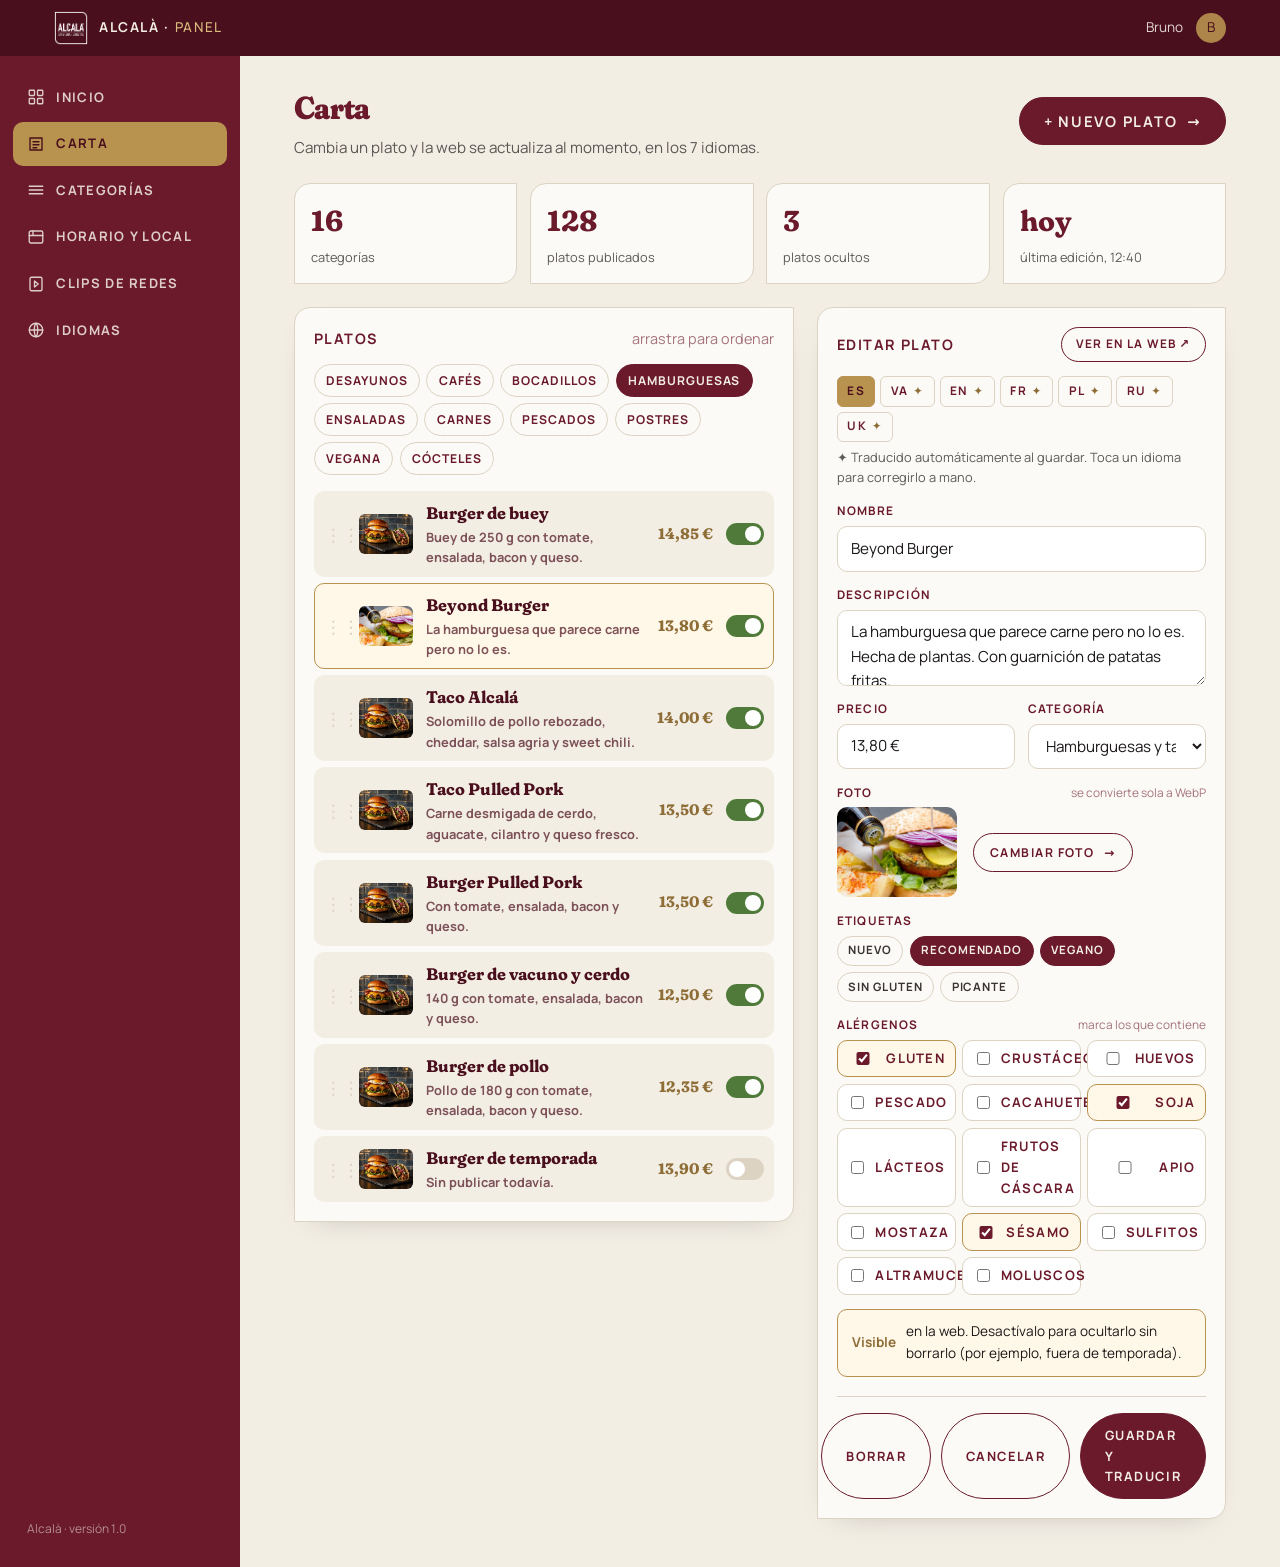
==== commit e97677f0: "Logo liso en SVG en el hero y tipografía Fraunces Soft Sustituye el logo 3D por el SVG vectorizado e" ====
--- a/site/admin/index.html
+++ b/site/admin/index.html
@@ -1,91 +1,91 @@
-<!doctype html>
-<html lang="es">
-<head>
-<meta charset="utf-8">
-<meta name="viewport" content="width=device-width, initial-scale=1">
-<title>Panel · Alcalà</title>
-<meta name="robots" content="noindex">
-<link rel="icon" href="../media/favicon.png" type="image/png">
-<link rel="stylesheet" href="../lib/fonts/fuentes.css">
-<link rel="stylesheet" href="../css/base.css?v=2">
-<link rel="stylesheet" href="../css/admin.css?v=1">
-</head>
-<body class="admin">
-
-<header class="ad-top">
-  <div class="ad-top__marca"><img src="../media/logo-blanco.webp" alt="" width="600" height="600"><span>Alcalà · <b>Panel</b></span></div>
-  <div class="ad-top__user"><span>Bruno</span><i>B</i></div>
-</header>
-
-<nav class="ad-nav" aria-label="Secciones del panel">
-  <a href="#"><svg viewBox="0 0 24 24"><rect x="3" y="3" width="7" height="7" rx="1"/><rect x="14" y="3" width="7" height="7" rx="1"/><rect x="3" y="14" width="7" height="7" rx="1"/><rect x="14" y="14" width="7" height="7" rx="1"/></svg>Inicio</a>
-  <a href="#" aria-current="page"><svg viewBox="0 0 24 24"><path d="M4 4h16v16H4z"/><path d="M8 9h8M8 13h8M8 17h5"/></svg>Carta</a>
-  <a href="#"><svg viewBox="0 0 24 24"><path d="M3 7h18M3 12h18M3 17h18"/></svg>Categorías</a>
-  <a href="#"><svg viewBox="0 0 24 24"><rect x="3" y="4" width="18" height="16" rx="2"/><path d="M3 10h18M8 4v6"/></svg>Horario y local</a>
-  <a href="#"><svg viewBox="0 0 24 24"><rect x="4" y="3" width="16" height="18" rx="2"/><path d="M10 8l5 4-5 4z"/></svg>Clips de redes</a>
-  <a href="#"><svg viewBox="0 0 24 24"><circle cx="12" cy="12" r="9"/><path d="M3 12h18M12 3c3 3 3 15 0 18M12 3c-3 3-3 15 0 18"/></svg>Idiomas</a>
-  <span class="sep"></span>
-  <small>Alcalà · versión 1.0</small>
-</nav>
-
-<main class="ad-main">
-  <div class="ad-cab">
-    <div><h1>Carta</h1><p>Cambia un plato y la web se actualiza al momento, en los 7 idiomas.</p></div>
-    <a class="btn btn--lleno" href="#">+ Nuevo plato</a>
-  </div>
-
-  <div class="kpis">
-    <div class="kpi"><b>16</b><span>categorías</span></div>
-    <div class="kpi"><b>128</b><span>platos publicados</span></div>
-    <div class="kpi"><b>3</b><span>platos ocultos</span></div>
-    <div class="kpi"><b>hoy</b><span>última edición, 12:40</span></div>
-  </div>
-
-  <div class="ad-grid">
-    <section class="tarjeta" aria-label="Lista de platos">
-      <h2>Platos <span style="opacity:.6;font-weight:400;letter-spacing:0;text-transform:none">arrastra para ordenar</span></h2>
-      <div class="cat-tabs"><span>Desayunos</span><span>Cafés</span><span>Bocadillos</span><span class="on">Hamburguesas</span><span>Ensaladas</span><span>Carnes</span><span>Pescados</span><span>Postres</span><span>Vegana</span><span>Cócteles</span></div>
-      <div class="lista">
-        <div class="fila"><span class="agarre">⋮⋮</span><img src="../media/carta/hamburguesas.webp" alt=""><div class="nom">Burger de buey<small>Buey de 250 g con tomate, ensalada, bacon y queso.</small></div><span class="precio">14,85 €</span><span class="interruptor" title="Visible"></span></div>
-        <div class="fila activo"><span class="agarre">⋮⋮</span><img src="../media/fotos/plato-burger.webp" alt=""><div class="nom">Beyond Burger<small>La hamburguesa que parece carne pero no lo es.</small></div><span class="precio">13,80 €</span><span class="interruptor" title="Visible"></span></div>
-        <div class="fila"><span class="agarre">⋮⋮</span><img src="../media/carta/hamburguesas.webp" alt=""><div class="nom">Taco Alcalá<small>Solomillo de pollo rebozado, cheddar, salsa agria y sweet chili.</small></div><span class="precio">14,00 €</span><span class="interruptor" title="Visible"></span></div>
-        <div class="fila"><span class="agarre">⋮⋮</span><img src="../media/carta/hamburguesas.webp" alt=""><div class="nom">Taco Pulled Pork<small>Carne desmigada de cerdo, aguacate, cilantro y queso fresco.</small></div><span class="precio">13,50 €</span><span class="interruptor" title="Visible"></span></div>
-        <div class="fila"><span class="agarre">⋮⋮</span><img src="../media/carta/hamburguesas.webp" alt=""><div class="nom">Burger Pulled Pork<small>Con tomate, ensalada, bacon y queso.</small></div><span class="precio">13,50 €</span><span class="interruptor" title="Visible"></span></div>
-        <div class="fila"><span class="agarre">⋮⋮</span><img src="../media/carta/hamburguesas.webp" alt=""><div class="nom">Burger de vacuno y cerdo<small>140 g con tomate, ensalada, bacon y queso.</small></div><span class="precio">12,50 €</span><span class="interruptor" title="Visible"></span></div>
-        <div class="fila"><span class="agarre">⋮⋮</span><img src="../media/carta/hamburguesas.webp" alt=""><div class="nom">Burger de pollo<small>Pollo de 180 g con tomate, ensalada, bacon y queso.</small></div><span class="precio">12,35 €</span><span class="interruptor" title="Visible"></span></div>
-        <div class="fila"><span class="agarre">⋮⋮</span><img src="../media/carta/hamburguesas.webp" alt=""><div class="nom">Burger de temporada<small>Sin publicar todavía.</small></div><span class="precio">13,90 €</span><span class="interruptor off" title="Oculto"></span></div>
-      </div>
-    </section>
-
-    <section class="tarjeta" aria-label="Editar plato">
-      <h2>Editar plato <a class="btn btn--sin" href="#">Ver en la web ↗</a></h2>
-      <div class="idiomas-tabs"><span class="on">ES</span><span class="auto">VA</span><span class="auto">EN</span><span class="auto">FR</span><span class="auto">PL</span><span class="auto">RU</span><span class="auto">UK</span></div>
-      <p class="nota">✦ Traducido automáticamente al guardar. Toca un idioma para corregirlo a mano.</p>
-      <div class="campo"><label>Nombre</label><input value="Beyond Burger"></div>
-      <div class="campo"><label>Descripción</label><textarea>La hamburguesa que parece carne pero no lo es. Hecha de plantas. Con guarnición de patatas fritas.</textarea></div>
-      <div class="dos">
-        <div class="campo"><label>Precio</label><input value="13,80 €"></div>
-        <div class="campo"><label>Categoría</label><select><option>Hamburguesas y tacos</option><option>Carta vegana</option></select></div>
-      </div>
-      <div class="campo"><label>Foto <span style="opacity:.6;font-weight:400;letter-spacing:0;text-transform:none">se convierte sola a WebP</span></label>
-        <div class="foto-sube"><img src="../media/fotos/plato-burger.webp" alt=""><a class="btn" href="#">Cambiar foto</a></div>
-      </div>
-      <div class="campo"><label>Etiquetas</label>
-        <div class="etiquetas"><span>Nuevo</span><span class="on">Recomendado</span><span class="on">Vegano</span><span>Sin gluten</span><span>Picante</span></div>
-      </div>
-      <div class="campo"><label>Alérgenos <span style="opacity:.6;font-weight:400;letter-spacing:0;text-transform:none">marca los que contiene</span></label>
-        <div class="alergenos">
-          <label class="on"><input type="checkbox" checked>Gluten</label><label><input type="checkbox">Crustáceos</label><label><input type="checkbox">Huevos</label><label><input type="checkbox">Pescado</label>
-          <label><input type="checkbox">Cacahuetes</label><label class="on"><input type="checkbox" checked>Soja</label><label><input type="checkbox">Lácteos</label><label><input type="checkbox">Frutos de cáscara</label>
-          <label><input type="checkbox">Apio</label><label><input type="checkbox">Mostaza</label><label class="on"><input type="checkbox" checked>Sésamo</label><label><input type="checkbox">Sulfitos</label>
-          <label><input type="checkbox">Altramuces</label><label><input type="checkbox">Moluscos</label>
-        </div>
-      </div>
-      <div class="aviso"><b>Visible</b> en la web. Desactívalo para ocultarlo sin borrarlo (por ejemplo, fuera de temporada).</div>
-      <div class="acciones"><a class="btn btn--rojo" href="#">Borrar</a><a class="btn" href="#">Cancelar</a><a class="btn btn--lleno" href="#">Guardar y traducir</a></div>
-    </section>
-  </div>
-</main>
-
-</body>
-</html>
+<!doctype html>
+<html lang="es">
+<head>
+<meta charset="utf-8">
+<meta name="viewport" content="width=device-width, initial-scale=1">
+<title>Panel · Alcalà</title>
+<meta name="robots" content="noindex">
+<link rel="icon" href="../media/favicon.png" type="image/png">
+<link rel="stylesheet" href="../lib/fonts/fuentes.css">
+<link rel="stylesheet" href="../css/base.css?v=5">
+<link rel="stylesheet" href="../css/admin.css?v=2">
+</head>
+<body class="admin">
+
+<header class="ad-top">
+  <div class="ad-top__marca"><img src="../media/logo-blanco.webp" alt="" width="600" height="600"><span>Alcalà · <b>Panel</b></span></div>
+  <div class="ad-top__user"><span>Bruno</span><i>B</i></div>
+</header>
+
+<nav class="ad-nav" aria-label="Secciones del panel">
+  <a href="#"><svg viewBox="0 0 24 24"><rect x="3" y="3" width="7" height="7" rx="1"/><rect x="14" y="3" width="7" height="7" rx="1"/><rect x="3" y="14" width="7" height="7" rx="1"/><rect x="14" y="14" width="7" height="7" rx="1"/></svg>Inicio</a>
+  <a href="#" aria-current="page"><svg viewBox="0 0 24 24"><path d="M4 4h16v16H4z"/><path d="M8 9h8M8 13h8M8 17h5"/></svg>Carta</a>
+  <a href="#"><svg viewBox="0 0 24 24"><path d="M3 7h18M3 12h18M3 17h18"/></svg>Categorías</a>
+  <a href="#"><svg viewBox="0 0 24 24"><rect x="3" y="4" width="18" height="16" rx="2"/><path d="M3 10h18M8 4v6"/></svg>Horario y local</a>
+  <a href="#"><svg viewBox="0 0 24 24"><rect x="4" y="3" width="16" height="18" rx="2"/><path d="M10 8l5 4-5 4z"/></svg>Clips de redes</a>
+  <a href="#"><svg viewBox="0 0 24 24"><circle cx="12" cy="12" r="9"/><path d="M3 12h18M12 3c3 3 3 15 0 18M12 3c-3 3-3 15 0 18"/></svg>Idiomas</a>
+  <span class="sep"></span>
+  <small>Alcalà · versión 1.0</small>
+</nav>
+
+<main class="ad-main">
+  <div class="ad-cab">
+    <div><h1>Carta</h1><p>Cambia un plato y la web se actualiza al momento, en los 7 idiomas.</p></div>
+    <a class="btn btn--lleno" href="#">+ Nuevo plato</a>
+  </div>
+
+  <div class="kpis">
+    <div class="kpi"><b>16</b><span>categorías</span></div>
+    <div class="kpi"><b>128</b><span>platos publicados</span></div>
+    <div class="kpi"><b>3</b><span>platos ocultos</span></div>
+    <div class="kpi"><b>hoy</b><span>última edición, 12:40</span></div>
+  </div>
+
+  <div class="ad-grid">
+    <section class="tarjeta" aria-label="Lista de platos">
+      <h2>Platos <span style="opacity:.6;font-weight:400;letter-spacing:0;text-transform:none">arrastra para ordenar</span></h2>
+      <div class="cat-tabs"><span>Desayunos</span><span>Cafés</span><span>Bocadillos</span><span class="on">Hamburguesas</span><span>Ensaladas</span><span>Carnes</span><span>Pescados</span><span>Postres</span><span>Vegana</span><span>Cócteles</span></div>
+      <div class="lista">
+        <div class="fila"><span class="agarre">⋮⋮</span><img src="../media/carta/hamburguesas.webp" alt=""><div class="nom">Burger de buey<small>Buey de 250 g con tomate, ensalada, bacon y queso.</small></div><span class="precio">14,85 €</span><span class="interruptor" title="Visible"></span></div>
+        <div class="fila activo"><span class="agarre">⋮⋮</span><img src="../media/fotos/plato-burger.webp" alt=""><div class="nom">Beyond Burger<small>La hamburguesa que parece carne pero no lo es.</small></div><span class="precio">13,80 €</span><span class="interruptor" title="Visible"></span></div>
+        <div class="fila"><span class="agarre">⋮⋮</span><img src="../media/carta/hamburguesas.webp" alt=""><div class="nom">Taco Alcalá<small>Solomillo de pollo rebozado, cheddar, salsa agria y sweet chili.</small></div><span class="precio">14,00 €</span><span class="interruptor" title="Visible"></span></div>
+        <div class="fila"><span class="agarre">⋮⋮</span><img src="../media/carta/hamburguesas.webp" alt=""><div class="nom">Taco Pulled Pork<small>Carne desmigada de cerdo, aguacate, cilantro y queso fresco.</small></div><span class="precio">13,50 €</span><span class="interruptor" title="Visible"></span></div>
+        <div class="fila"><span class="agarre">⋮⋮</span><img src="../media/carta/hamburguesas.webp" alt=""><div class="nom">Burger Pulled Pork<small>Con tomate, ensalada, bacon y queso.</small></div><span class="precio">13,50 €</span><span class="interruptor" title="Visible"></span></div>
+        <div class="fila"><span class="agarre">⋮⋮</span><img src="../media/carta/hamburguesas.webp" alt=""><div class="nom">Burger de vacuno y cerdo<small>140 g con tomate, ensalada, bacon y queso.</small></div><span class="precio">12,50 €</span><span class="interruptor" title="Visible"></span></div>
+        <div class="fila"><span class="agarre">⋮⋮</span><img src="../media/carta/hamburguesas.webp" alt=""><div class="nom">Burger de pollo<small>Pollo de 180 g con tomate, ensalada, bacon y queso.</small></div><span class="precio">12,35 €</span><span class="interruptor" title="Visible"></span></div>
+        <div class="fila"><span class="agarre">⋮⋮</span><img src="../media/carta/hamburguesas.webp" alt=""><div class="nom">Burger de temporada<small>Sin publicar todavía.</small></div><span class="precio">13,90 €</span><span class="interruptor off" title="Oculto"></span></div>
+      </div>
+    </section>
+
+    <section class="tarjeta" aria-label="Editar plato">
+      <h2>Editar plato <a class="btn btn--sin" href="#">Ver en la web ↗</a></h2>
+      <div class="idiomas-tabs"><span class="on">ES</span><span class="auto">VA</span><span class="auto">EN</span><span class="auto">FR</span><span class="auto">PL</span><span class="auto">RU</span><span class="auto">UK</span></div>
+      <p class="nota">✦ Traducido automáticamente al guardar. Toca un idioma para corregirlo a mano.</p>
+      <div class="campo"><label>Nombre</label><input value="Beyond Burger"></div>
+      <div class="campo"><label>Descripción</label><textarea>La hamburguesa que parece carne pero no lo es. Hecha de plantas. Con guarnición de patatas fritas.</textarea></div>
+      <div class="dos">
+        <div class="campo"><label>Precio</label><input value="13,80 €"></div>
+        <div class="campo"><label>Categoría</label><select><option>Hamburguesas y tacos</option><option>Carta vegana</option></select></div>
+      </div>
+      <div class="campo"><label>Foto <span style="opacity:.6;font-weight:400;letter-spacing:0;text-transform:none">se convierte sola a WebP</span></label>
+        <div class="foto-sube"><img src="../media/fotos/plato-burger.webp" alt=""><a class="btn" href="#">Cambiar foto</a></div>
+      </div>
+      <div class="campo"><label>Etiquetas</label>
+        <div class="etiquetas"><span>Nuevo</span><span class="on">Recomendado</span><span class="on">Vegano</span><span>Sin gluten</span><span>Picante</span></div>
+      </div>
+      <div class="campo"><label>Alérgenos <span style="opacity:.6;font-weight:400;letter-spacing:0;text-transform:none">marca los que contiene</span></label>
+        <div class="alergenos">
+          <label class="on"><input type="checkbox" checked>Gluten</label><label><input type="checkbox">Crustáceos</label><label><input type="checkbox">Huevos</label><label><input type="checkbox">Pescado</label>
+          <label><input type="checkbox">Cacahuetes</label><label class="on"><input type="checkbox" checked>Soja</label><label><input type="checkbox">Lácteos</label><label><input type="checkbox">Frutos de cáscara</label>
+          <label><input type="checkbox">Apio</label><label><input type="checkbox">Mostaza</label><label class="on"><input type="checkbox" checked>Sésamo</label><label><input type="checkbox">Sulfitos</label>
+          <label><input type="checkbox">Altramuces</label><label><input type="checkbox">Moluscos</label>
+        </div>
+      </div>
+      <div class="aviso"><b>Visible</b> en la web. Desactívalo para ocultarlo sin borrarlo (por ejemplo, fuera de temporada).</div>
+      <div class="acciones"><a class="btn btn--rojo" href="#">Borrar</a><a class="btn" href="#">Cancelar</a><a class="btn btn--lleno" href="#">Guardar y traducir</a></div>
+    </section>
+  </div>
+</main>
+
+</body>
+</html>
--- a/site/lib/fonts/fuentes.css
+++ b/site/lib/fonts/fuentes.css
@@ -134,3 +134,41 @@
   src: url(oswald-latin.woff2) format('woff2');
   unicode-range: U+0000-00FF, U+0131, U+0152-0153, U+02BB-02BC, U+02C6, U+02DA, U+02DC, U+0304, U+0308, U+0329, U+2000-206F, U+20AC, U+2122, U+2191, U+2193, U+2212, U+2215, U+FEFF, U+FFFD;
 }
+
+/* Fraunces variable (ejes SOFT, opsz, wght; normal e itálica) para titulares */
+/* latin-ext */
+@font-face {
+  font-family: 'Fraunces';
+  font-style: italic;
+  font-weight: 300 900;
+  font-display: swap;
+  src: url(fraunces-italic-latin-ext.woff2) format('woff2');
+  unicode-range: U+0100-02BA, U+02BD-02C5, U+02C7-02CC, U+02CE-02D7, U+02DD-02FF, U+0304, U+0308, U+0329, U+1D00-1DBF, U+1E00-1E9F, U+1EF2-1EFF, U+2020, U+20A0-20AB, U+20AD-20C4, U+2113, U+2C60-2C7F, U+A720-A7FF;
+}
+/* latin */
+@font-face {
+  font-family: 'Fraunces';
+  font-style: italic;
+  font-weight: 300 900;
+  font-display: swap;
+  src: url(fraunces-italic-latin.woff2) format('woff2');
+  unicode-range: U+0000-00FF, U+0131, U+0152-0153, U+02BB-02BC, U+02C6, U+02DA, U+02DC, U+0304, U+0308, U+0329, U+2000-206F, U+20AC, U+2122, U+2191, U+2193, U+2212, U+2215, U+FEFF, U+FFFD;
+}
+/* latin-ext */
+@font-face {
+  font-family: 'Fraunces';
+  font-style: normal;
+  font-weight: 300 900;
+  font-display: swap;
+  src: url(fraunces-latin-ext.woff2) format('woff2');
+  unicode-range: U+0100-02BA, U+02BD-02C5, U+02C7-02CC, U+02CE-02D7, U+02DD-02FF, U+0304, U+0308, U+0329, U+1D00-1DBF, U+1E00-1E9F, U+1EF2-1EFF, U+2020, U+20A0-20AB, U+20AD-20C4, U+2113, U+2C60-2C7F, U+A720-A7FF;
+}
+/* latin */
+@font-face {
+  font-family: 'Fraunces';
+  font-style: normal;
+  font-weight: 300 900;
+  font-display: swap;
+  src: url(fraunces-latin.woff2) format('woff2');
+  unicode-range: U+0000-00FF, U+0131, U+0152-0153, U+02BB-02BC, U+02C6, U+02DA, U+02DC, U+0304, U+0308, U+0329, U+2000-206F, U+20AC, U+2122, U+2191, U+2193, U+2212, U+2215, U+FEFF, U+FFFD;
+}
--- a/site/css/base.css
+++ b/site/css/base.css
@@ -1,308 +1,325 @@
-/* Alcalà Cafetería · Baristas — base.css
-   Tokens de diseño, reset, tipografía, botones, barra de arriba, menú de móvil,
-   telón de entrada, hero, láminas apiladas, cintas, footer y ajustes de móvil.
-   Lo específico de cada lámina de la portada va en portada.css. */
-
-/* ====================== tokens ====================== */
-:root{
-  --burdeos:#6B1A2B; --burdeos-2:#4A0F1D; --burdeos-3:#8A2438;
-  --hueso:#F3EEE4; --hueso-2:#E8E1D3; --hueso-3:#DCD3C2;
-  --oro:#B8924F; --oro-claro:#D9BC7E; --oro-oscuro:#8E6D37;
-  --azulejo:#5E7B8A; --azulejo-2:#3E5663; --azulejo-3:#7E9AA8;
-  --terracota:#C7703F; --carbon:#1C1818; --carbon-2:#3A3333;
-
-  --r-logo:28px 0 28px 0;        /* esquinas del logo: arriba-izq y abajo-der */
-  --r-logo-s:16px 0 16px 0;
-  --r-boton:999px;
-  --r-lamina:32px;
-
-  --lado:clamp(1.2rem,4.2vw,4.5rem);
-  --hueco:clamp(1rem,2vw,2.2rem);
-  --nav:72px;
-  --u:1rem;
-
-  --ff-titulo:"Oswald",Impact,"Arial Narrow",sans-serif;
-  --ff-cuerpo:"Manrope",system-ui,-apple-system,"Segoe UI",sans-serif;
-  --ff-detalle:"Instrument Serif",Georgia,"Times New Roman",serif;
-
-  --suave:cubic-bezier(.2,.7,.2,1);
-  --lento:cubic-bezier(.16,1,.3,1);
-  --telon:cubic-bezier(.77,0,.18,1);
-
-  --sombra-carta:0 18px 50px -20px rgba(28,24,24,.45);
-  --sombra-oro:0 0 0 1px rgba(184,146,79,.35);
-}
-@media (min-width:1400px) and (min-height:800px){ :root{ --u:min(1vw,1.8vh) } }
-
-/* ====================== reset ====================== */
-*,*::before,*::after{ box-sizing:border-box }
-html{ -webkit-text-size-adjust:100%; scroll-behavior:auto }
-body{
-  margin:0; background:var(--burdeos-2); color:var(--hueso);
-  font-family:var(--ff-cuerpo); font-size:clamp(1rem,.95rem + .25vw,1.125rem); line-height:1.6;
-  -webkit-font-smoothing:antialiased; overflow-x:clip;
-}
-img,video,svg,canvas{ display:block; max-width:100% }
-img{ height:auto }
-a{ color:inherit; text-decoration:none }
-button{ font:inherit; color:inherit; background:none; border:0; padding:0; cursor:pointer }
-h1,h2,h3,h4,p,figure,dl,dd{ margin:0 }
-ul{ margin:0; padding:0; list-style:none }
-.sr-only{ position:absolute; width:1px; height:1px; margin:-1px; padding:0; overflow:hidden; clip:rect(0 0 0 0); white-space:nowrap; border:0 }
-:focus-visible{ outline:2px solid var(--oro); outline-offset:3px }
-::selection{ background:var(--oro); color:var(--burdeos-2) }
-
-/* ====================== tipografía ====================== */
-.titular{
-  font-family:var(--ff-titulo); font-weight:600; text-transform:uppercase; letter-spacing:.01em;
-  line-height:.98; text-wrap:balance;
-}
-.t-xl{ font-size:clamp(2.6rem,6.2vw,6rem) }
-.t-l{  font-size:clamp(2.1rem,4.6vw,4.4rem) }
-.t-m{  font-size:clamp(1.5rem,2.8vw,2.4rem) }
-.ceja{
-  font-family:var(--ff-detalle); font-style:italic; font-weight:400; text-transform:none; letter-spacing:0;
-  font-size:clamp(1.15rem,1.5vw,1.5rem); color:var(--oro); line-height:1.2;
-}
-.grande{ font-size:clamp(1.1rem,1rem + .55vw,1.4rem); line-height:1.45; font-weight:500 }
-p b{ font-weight:700 }
-.raya{ position:relative; padding-bottom:.6rem; margin-bottom:1rem }
-.raya::after{ content:""; position:absolute; left:0; bottom:0; width:2.2rem; height:2px; background:var(--oro) }
-.h3{ font-family:var(--ff-titulo); font-weight:500; text-transform:uppercase; letter-spacing:.14em; font-size:.85rem; opacity:.85 }
-.oro{ color:var(--oro) }
-
-/* titulares palabra a palabra (el JS envuelve cada palabra en .pal > span) */
-.pal{ display:inline-block; overflow:hidden; vertical-align:bottom; padding-bottom:.08em; margin-bottom:-.08em }
-.pal>span{ display:inline-block; transform:translateY(110%); transition:transform .9s var(--lento); transition-delay:calc(var(--i,0)*55ms) }
-.in .pal>span, .titular.in .pal>span{ transform:none }
-
-/* entradas: .rv aparece al asomar en pantalla */
-.rv{ opacity:0; transform:translateY(22px); transition:opacity .8s var(--suave), transform .9s var(--lento); transition-delay:var(--d,0s) }
-.rv.in, .in>.rv, .in .rv{ opacity:1; transform:none }
-
-/* ====================== contenedor ====================== */
-.caja{ max-width:1500px; margin:0 auto; padding-inline:var(--lado); width:100% }
-
-/* ====================== botones ====================== */
-.btn{
-  display:inline-flex; align-items:center; gap:.6rem; min-height:3rem; padding:.7rem 1.5rem;
-  border-radius:var(--r-boton); border:1.5px solid var(--oro); color:var(--hueso);
-  font-family:var(--ff-titulo); font-weight:500; text-transform:uppercase; letter-spacing:.12em; font-size:.92rem;
-  transition:background .3s var(--suave), color .3s, transform .4s var(--lento), border-color .3s;
-}
-.btn::after{ content:"→"; font-family:var(--ff-cuerpo); transition:transform .4s var(--lento) }
-.btn:hover{ background:var(--oro); color:var(--burdeos-2); transform:translateY(-2px) }
-.btn:hover::after{ transform:translateX(4px) }
-.btn--lleno{ background:var(--oro); color:var(--burdeos-2) }
-.btn--lleno:hover{ background:var(--oro-claro) }
-.btn--burdeos{ background:var(--burdeos); border-color:var(--burdeos); color:var(--hueso) }
-.btn--burdeos:hover{ background:var(--burdeos-2); border-color:var(--burdeos-2); color:var(--hueso) }
-.btn--sin{ border-color:transparent; padding-inline:.4rem }
-.btn--sin:hover{ background:none; color:var(--oro) }
-.btn--ico::after{ content:none }
-.btn--ico svg{ width:1.15em; height:1.15em; fill:none; stroke:currentColor; stroke-width:1.8; stroke-linecap:round; stroke-linejoin:round }
-
-/* ====================== barra de progreso ====================== */
-.avance{ position:fixed; inset:0 0 auto 0; height:3px; z-index:120; background:var(--oro); transform:scaleX(0); transform-origin:left; pointer-events:none }
-
-/* ====================== barra de arriba ====================== */
-.nav{
-  position:fixed; inset:0 0 auto 0; z-index:100; height:var(--nav);
-  display:flex; align-items:center; justify-content:space-between; gap:1rem; padding:0 var(--lado);
-  transition:background .4s ease, box-shadow .4s ease;
-  animation:navEntra 1s var(--lento) 1.2s both;
-}
-@keyframes navEntra{ from{ transform:translateY(-100%); opacity:0 } }
-.nav--fondo{ background:rgba(74,15,29,.92); backdrop-filter:blur(12px); -webkit-backdrop-filter:blur(12px); box-shadow:0 1px 0 rgba(184,146,79,.25) }
-.nav__logo img{ height:44px; width:44px; transition:transform .4s var(--lento) }
-.nav__logo:hover img{ transform:rotate(-6deg) scale(1.05) }
-.nav__links{ display:flex; gap:clamp(1.2rem,2.4vw,2.6rem) }
-.nav__links a{
-  font-family:var(--ff-titulo); font-weight:500; text-transform:uppercase; letter-spacing:.14em; font-size:.88rem;
-  position:relative; padding:.4rem 0;
-}
-.nav__links a::after{ content:""; position:absolute; left:0; right:0; bottom:0; height:1.5px; background:var(--oro); transform:scaleX(0); transform-origin:right; transition:transform .4s var(--lento) }
-.nav__links a:hover::after, .nav__links a[aria-current]::after{ transform:scaleX(1); transform-origin:left }
-.nav__der{ display:flex; align-items:center; gap:.8rem }
-.nav__cta{ min-height:2.6rem; padding:.45rem 1.2rem; font-size:.84rem }
-.nav__menu{ display:none; width:44px; height:44px; flex-direction:column; justify-content:center; align-items:center; gap:5px }
-.nav__menu span{ width:24px; height:1.8px; background:var(--hueso); transition:transform .4s var(--lento), opacity .3s }
-
-/* idiomas */
-.idiomas{ position:relative }
-.idiomas__btn{ display:flex; align-items:center; gap:.4rem; min-height:2.6rem; padding:.4rem .8rem; border:1.5px solid rgba(243,238,228,.35); border-radius:var(--r-boton); font-family:var(--ff-titulo); letter-spacing:.1em; font-size:.84rem; transition:border-color .3s }
-.idiomas__btn:hover, .idiomas.abierto .idiomas__btn{ border-color:var(--oro) }
-.idiomas__btn svg{ width:16px; height:16px; fill:none; stroke:currentColor; stroke-width:1.6 }
-.idiomas__lista{
-  position:absolute; top:calc(100% + .6rem); right:0; min-width:11rem; padding:.5rem; background:var(--hueso); color:var(--carbon);
-  border-radius:var(--r-logo-s); box-shadow:var(--sombra-carta); display:grid; gap:.1rem;
-  opacity:0; transform:translateY(-6px); pointer-events:none; transition:opacity .25s, transform .3s var(--lento);
-}
-.idiomas.abierto .idiomas__lista{ opacity:1; transform:none; pointer-events:auto }
-.idiomas__lista a{ display:flex; gap:.6rem; padding:.5rem .7rem; border-radius:8px; font-size:.92rem }
-.idiomas__lista a b{ font-family:var(--ff-titulo); font-weight:500; letter-spacing:.08em; width:1.8rem; color:var(--burdeos) }
-.idiomas__lista a:hover, .idiomas__lista a[aria-current]{ background:var(--hueso-2) }
-
-/* ====================== menú de móvil ====================== */
-.menu{
-  position:fixed; inset:0; z-index:200; background:var(--burdeos-2); color:var(--hueso);
-  display:flex; flex-direction:column; justify-content:center; gap:.2rem; padding:5rem var(--lado) 2.4rem;
-  clip-path:circle(0% at calc(100% - 42px) 36px); visibility:hidden; transition:clip-path .7s var(--telon), visibility .7s;
-}
-.menu.abierto{ clip-path:circle(150% at calc(100% - 42px) 36px); visibility:visible }
-.menu::before{ content:""; position:absolute; inset:0; background:url(../media/texturas/papel.webp) center/420px; opacity:.07; mix-blend-mode:screen; pointer-events:none }
-.menu__cerrar{ position:absolute; top:14px; right:calc(var(--lado) - 8px); width:44px; height:44px; font-size:1.5rem; color:var(--oro) }
-.menu>a{
-  font-family:var(--ff-titulo); font-weight:500; text-transform:uppercase; font-size:clamp(2.4rem,9vw,3.6rem); line-height:1.1; letter-spacing:.02em;
-  opacity:0; transform:translateY(24px); transition:opacity .5s, transform .6s var(--lento); transition-delay:calc(.15s + var(--i,0)*60ms);
-}
-.menu.abierto>a{ opacity:1; transform:none }
-.menu__carta{ color:var(--oro) }
-.menu__redes{ margin-top:1.6rem; display:flex; gap:1rem; font-family:var(--ff-cuerpo); font-size:1rem; text-transform:none; letter-spacing:0 }
-.menu__redes a{ opacity:.8 }
-.idiomas-fila{ display:flex; flex-wrap:wrap; gap:.5rem; margin-top:1.4rem }
-.idiomas-fila a{ font-family:var(--ff-titulo); letter-spacing:.1em; font-size:.84rem; padding:.45rem .8rem; border:1.5px solid rgba(243,238,228,.3); border-radius:var(--r-boton) }
-.idiomas-fila a[aria-current]{ background:var(--oro); border-color:var(--oro); color:var(--burdeos-2) }
-
-/* ====================== telón de entrada ====================== */
-.telon{
-  position:fixed; inset:0; z-index:500; background:var(--hueso); color:var(--burdeos); display:grid; place-items:center;
-  pointer-events:none; clip-path:inset(0 0 0 0); transition:clip-path 1s var(--telon);
-}
-.telon::before{ content:""; position:absolute; inset:0; background:url(../media/texturas/papel.webp) center/520px; opacity:.5; mix-blend-mode:multiply }
-.telon.fuera{ clip-path:inset(0 0 100% 0) }
-.telon.quitado{ display:none }
-.telon__in{ position:relative; display:grid; justify-items:center; gap:1.2rem; animation:telonLogo .9s var(--lento) both }
-@keyframes telonLogo{ from{ opacity:0; transform:translateY(16px) scale(.96) } }
-.telon__in img{ width:clamp(120px,18vw,170px); height:auto }
-.telon__barra{ width:clamp(120px,18vw,170px); height:2px; background:rgba(107,26,43,.18); overflow:hidden }
-.telon__barra i{ display:block; height:100%; background:var(--oro); transform:scaleX(var(--carga,0)); transform-origin:left; transition:transform .25s linear }
-.telon__frase{ font-family:var(--ff-detalle); font-style:italic; font-size:1.1rem; color:var(--burdeos) }
-
-/* ====================== hero ====================== */
-.hero{
-  position:sticky; top:0; z-index:1; width:100%; height:100svh; min-height:560px; overflow:hidden;
-  background:var(--azulejo-2); color:var(--hueso);
-}
-.hero__fondo{ position:absolute; inset:0; z-index:0 }
-.hero__fondo img, .hero__fondo video{ width:100%; height:100%; object-fit:cover; object-position:center 40% }
-.hero__fondo video{ position:absolute; inset:0 }
-.hero__velo{ position:absolute; inset:0; z-index:1; pointer-events:none;
-  background:
-    linear-gradient(180deg, rgba(74,15,29,.55) 0%, rgba(74,15,29,.1) 28%, rgba(74,15,29,0) 45%, rgba(74,15,29,.55) 72%, rgba(74,15,29,.94) 100%),
-    radial-gradient(ellipse 60% 50% at 50% 42%, rgba(184,146,79,.18), transparent 70%);
-}
-.hero__canvas{ position:absolute; inset:0; z-index:3; width:100%; height:100%; cursor:grab; touch-action:pan-y }
-.hero__canvas:active{ cursor:grabbing }
-.hero__logo{ position:absolute; z-index:3; left:50%; top:38%; width:clamp(200px,30vw,380px); transform:translate(-50%,-50%); filter:drop-shadow(0 20px 40px rgba(0,0,0,.45)) }
-.hero__logo img{ width:100%; height:auto }
-.hero__texto{ position:absolute; z-index:4; left:0; right:0; bottom:clamp(2.2rem,6vh,4.5rem); text-align:center; display:grid; justify-items:center; gap:1.1rem; padding-inline:var(--lado) }
-.hero__h1{ font-family:var(--ff-titulo); font-weight:500; text-transform:uppercase; letter-spacing:.2em; font-size:clamp(.82rem,1.2vw,1rem); opacity:.92 }
-.hero__h1 b{ display:block; font-family:var(--ff-detalle); font-style:italic; font-weight:400; text-transform:none; letter-spacing:0; font-size:clamp(1.5rem,2.6vw,2.4rem); color:var(--oro-claro); margin-top:.4rem }
-.hero__botones{ display:flex; flex-wrap:wrap; justify-content:center; gap:.7rem }
-.hero__scroll{ position:absolute; z-index:4; left:50%; bottom:.9rem; transform:translateX(-50%); width:1px; height:34px; background:linear-gradient(var(--oro),transparent); opacity:.7; animation:cae 2.2s var(--suave) infinite }
-@keyframes cae{ 0%{ transform:translate(-50%,-10px) scaleY(.4); opacity:0 } 40%{ opacity:.8 } 100%{ transform:translate(-50%,10px) scaleY(1); opacity:0 } }
-.hero__loader{ position:absolute; inset:0; z-index:5; display:grid; place-items:center; transition:opacity .6s; pointer-events:none }
-.hero__loader.hide{ opacity:0 }
-.hero__loader span{ width:34px; height:34px; border-radius:50%; border:2.5px solid rgba(243,238,228,.2); border-top-color:var(--oro); animation:spin .8s linear infinite }
-@keyframes spin{ to{ transform:rotate(360deg) } }
-
-/* ====================== láminas ====================== */
-.pagina{ position:relative; z-index:2; background:var(--burdeos-2) }
-.lamina{ position:relative; background:var(--hueso); color:var(--carbon); border-radius:var(--r-lamina) var(--r-lamina) 0 0; scroll-margin-top:0; isolation:isolate }
-.lamina--burdeos{ background:var(--burdeos); color:var(--hueso) }
-.lamina--azulejo{ background:var(--azulejo-2); color:var(--hueso) }
-.lamina--hueso::before, .lamina--papel::before{ content:""; position:absolute; inset:0; z-index:-1; border-radius:inherit; background:url(../media/texturas/papel.webp) center/560px; opacity:.38; mix-blend-mode:multiply; pointer-events:none }
-.lamina--azulejo::before{ content:""; position:absolute; inset:0; z-index:-1; border-radius:inherit; background:url(../media/texturas/azulejo.webp) center/420px; opacity:.22; mix-blend-mode:luminosity; pointer-events:none }
-.lamina--burdeos::after{ content:""; position:absolute; inset:0 0 auto 0; height:40%; z-index:-1; border-radius:inherit; background:linear-gradient(180deg, rgba(184,146,79,.14), transparent); pointer-events:none }
-.lamina__in{ display:flex; flex-direction:column; padding-top:clamp(3rem,7vw,6rem); padding-bottom:clamp(3rem,7vw,6rem) }
-.lamina__in>.titular{ margin-bottom:clamp(1.6rem,3vw,2.8rem) }
-.cuerpo{ display:grid; gap:var(--hueco); align-items:center }
-
-/* foto con las esquinas del logo + parallax interior según --entra */
-.foto{ position:relative; overflow:hidden; border-radius:var(--r-logo); background:var(--hueso-3); box-shadow:var(--sombra-carta) }
-.foto img{ width:100%; height:100%; object-fit:cover; transform:translateY(calc((var(--entra,1) - 1) * -6%)) scale(1.08); transition:transform .1s linear }
-.foto--arco{ border-radius:999px 999px var(--r-logo-s) var(--r-logo-s) }
-.foto--arco{ border-radius:50% 50% 16px 0 / 40% 40% 16px 0 }
-.marco-oro{ box-shadow:var(--sombra-carta), inset 0 0 0 1.5px rgba(184,146,79,.5) }
-
-/* escritorio: láminas apiladas, se encogen al quedar tapadas */
-@media (min-width:900px) and (min-height:600px){
-  .lamina{ position:sticky; top:0; height:100svh; overflow:clip;
-    transform:scale(calc(1 - var(--cubre,0) * .06)); transform-origin:50% 35%; will-change:transform }
-  .lamina::after{ opacity:1 }
-  .lamina .sombra-tapa{ content:""; position:absolute; inset:0; z-index:5; background:var(--burdeos-2); opacity:calc(var(--cubre,0) * .55); pointer-events:none; border-radius:inherit }
-  .lamina__in{ height:100%; padding-top:calc(var(--nav) + 3vh); padding-bottom:4.4vh; justify-content:center }
-  .lamina--libre{ position:relative; height:auto; transform:none }
-}
-@media (max-width:899px), (max-height:599px){
-  .lamina{ position:relative; top:auto; transform:none; border-radius:0 }
-  .lamina .sombra-tapa{ display:none }
-  .lamina__in{ padding-top:calc(var(--nav) + 1.6rem); padding-bottom:3.4rem }
-}
-
-/* ====================== cintas ====================== */
-.cintas{ position:relative; z-index:2; background:var(--burdeos-2) }
-.cinta{ position:relative; overflow:hidden; padding:clamp(.8rem,1.4vw,1.2rem) 0; background:var(--hueso); color:var(--burdeos); border-block:1.5px solid var(--oro) }
-.cinta--2{ background:var(--burdeos); color:var(--oro-claro); border-top:0 }
-.cinta__pista{ display:flex; width:max-content; white-space:nowrap; will-change:transform }
-.cinta__pista span{ font-family:var(--ff-titulo); font-weight:500; text-transform:uppercase; letter-spacing:.18em; font-size:clamp(.95rem,1.4vw,1.25rem); padding:0 1.6rem; display:inline-flex; align-items:center; gap:1.6rem }
-.cinta__pista span::after{ content:"◆"; font-size:.5em; color:var(--oro) }
-
-/* ====================== footer ====================== */
-.pie{ position:relative; z-index:2; background:var(--burdeos-2); color:var(--hueso); padding:clamp(4rem,8vw,7rem) 0 1.6rem; overflow:hidden; isolation:isolate }
-.pie__pintura{ position:absolute; inset:0; z-index:-1 }
-.pie__pintura img{ width:100%; height:100%; object-fit:cover; object-position:center 60%; opacity:.22; filter:saturate(.7) }
-.pie__pintura::after{ content:""; position:absolute; inset:0; background:linear-gradient(180deg, var(--burdeos-2) 0%, rgba(74,15,29,.55) 50%, var(--burdeos-2) 100%) }
-.pie .titular{ color:var(--oro-claro) }
-.pie__nota{ max-width:34ch; margin-top:1rem; opacity:.9 }
-.pie__cols{ display:grid; grid-template-columns:1.4fr repeat(3,1fr); gap:2.4rem var(--hueco); margin-top:clamp(2.6rem,5vw,4rem); padding-top:2.4rem; border-top:1px solid rgba(184,146,79,.3) }
-.pie__logo img{ width:84px; height:84px }
-.pie__marca p{ margin-top:1rem; max-width:30ch; font-size:.95rem; opacity:.85 }
-.pie h4{ font-family:var(--ff-titulo); font-weight:500; text-transform:uppercase; letter-spacing:.16em; font-size:.8rem; color:var(--oro); margin-bottom:1rem }
-.pie nav a{ display:block; padding:.3rem 0; opacity:.88; transition:opacity .2s, transform .3s var(--lento) }
-.pie nav a:hover{ opacity:1; transform:translateX(4px); color:var(--oro-claro) }
-.pie__legal{ display:flex; flex-wrap:wrap; justify-content:space-between; gap:.8rem 1.6rem; margin-top:3rem; padding-top:1.2rem; border-top:1px solid rgba(243,238,228,.12); font-size:.82rem; opacity:.7 }
-.pie__legal nav{ display:flex; gap:1.2rem }
-
-/* ====================== flotante de móvil ====================== */
-.flotante{ position:fixed; z-index:90; right:1rem; bottom:1rem; display:none; gap:.5rem }
-.flotante a{ width:52px; height:52px; border-radius:50%; display:grid; place-items:center; background:var(--oro); color:var(--burdeos-2); box-shadow:0 10px 24px -8px rgba(0,0,0,.5) }
-.flotante svg{ width:24px; height:24px; fill:none; stroke:currentColor; stroke-width:1.8; stroke-linecap:round; stroke-linejoin:round }
-
-/* ====================== móvil ====================== */
-@media (max-width:899px){
-  .nav__links, .idiomas{ display:none }
-  .nav__menu{ display:flex }
-  .nav__cta{ display:none }
-  .flotante{ display:flex }
-  .pie__cols{ grid-template-columns:1fr 1fr }
-  .pie__marca{ grid-column:1 / -1 }
-  .avance{ display:none }
-}
-@media (max-width:640px){
-  :root{ --lado:1.3rem }
-  .pie__cols{ grid-template-columns:1fr }
-  .hero__logo{ width:min(62vw,300px); top:36% }
-  .hero__texto{ bottom:5.4rem; padding-right:calc(var(--lado) + 3.4rem); padding-left:calc(var(--lado) + 3.4rem) }
-  .hero__botones{ flex-direction:column; align-items:stretch; width:100%; max-width:280px }
-  .hero__botones .btn{ justify-content:center }
-}
-
-/* ====================== reducir movimiento ====================== */
-@media (prefers-reduced-motion:reduce){
-  *,*::before,*::after{ animation-duration:.01ms !important; animation-iteration-count:1 !important; transition-duration:.01ms !important }
-  .pal>span{ transform:none } .rv{ opacity:1; transform:none }
-  .lamina{ transform:none }
-  .hero__scroll{ display:none }
-}
-
-/* cursor con grano de café (solo con ratón) */
-@media (hover:hover) and (pointer:fine){
-  :root{
-    --raton:url("data:image/svg+xml,%3Csvg xmlns='http://www.w3.org/2000/svg' width='30' height='30' viewBox='0 0 30 30'%3E%3Cg transform='translate(15 15) rotate(-40)'%3E%3Cellipse rx='7.5' ry='11.5' fill='%236B1A2B' stroke='%23F3EEE4' stroke-width='1.6'/%3E%3Cpath d='M.5 -10.5 C4.5 -5 -4.5 4 -.5 10.5' fill='none' stroke='%23F3EEE4' stroke-width='1.7' stroke-linecap='round'/%3E%3C/g%3E%3C/svg%3E") 6 6, auto;
-    --raton-pulsa:url("data:image/svg+xml,%3Csvg xmlns='http://www.w3.org/2000/svg' width='30' height='30' viewBox='0 0 30 30'%3E%3Cg transform='translate(15 15) rotate(-40)'%3E%3Cellipse rx='7.5' ry='11.5' fill='%23B8924F' stroke='%234A0F1D' stroke-width='1.6'/%3E%3Cpath d='M.5 -10.5 C4.5 -5 -4.5 4 -.5 10.5' fill='none' stroke='%234A0F1D' stroke-width='1.7' stroke-linecap='round'/%3E%3C/g%3E%3C/svg%3E") 6 6, pointer;
-  }
-  body{ cursor:var(--raton) }
-  a,button,summary,label,[role=button]{ cursor:var(--raton-pulsa) }
-}
+/* Alcalà Cafetería · Baristas — base.css
+   Tokens de diseño, reset, tipografía, botones, barra de arriba, menú de móvil,
+   telón de entrada, hero, láminas apiladas, cintas, footer y ajustes de móvil.
+   Lo específico de cada lámina de la portada va en portada.css. */
+
+/* ====================== tokens ====================== */
+:root{
+  --burdeos:#6B1A2B; --burdeos-2:#4A0F1D; --burdeos-3:#8A2438;
+  --hueso:#F3EEE4; --hueso-2:#E8E1D3; --hueso-3:#DCD3C2;
+  --oro:#B8924F; --oro-claro:#D9BC7E; --oro-oscuro:#8E6D37;
+  --azulejo:#5E7B8A; --azulejo-2:#3E5663; --azulejo-3:#7E9AA8;
+  --terracota:#C7703F; --carbon:#1C1818; --carbon-2:#3A3333;
+
+  --r-logo:28px 0 28px 0;        /* esquinas del logo: arriba-izq y abajo-der */
+  --r-logo-s:16px 0 16px 0;
+  --r-boton:999px;
+  --r-lamina:32px;
+
+  --lado:clamp(1.2rem,4.2vw,4.5rem);
+  --hueco:clamp(1rem,2vw,2.2rem);
+  --nav:72px;
+  --u:1rem;
+
+  --ff-titulo:"Fraunces","Oswald",Georgia,serif;        /* titulares: Fraunces Soft; Oswald sólo de respaldo para cirílico */
+  --ff-ui:"Manrope",system-ui,-apple-system,"Segoe UI",sans-serif;   /* etiquetas, botones y navegación en mayúsculas */
+  --ff-cuerpo:"Manrope",system-ui,-apple-system,"Segoe UI",sans-serif;
+  --ff-detalle:"Fraunces",Georgia,"Times New Roman",serif;   /* detalle: Fraunces itálica */
+
+  --suave:cubic-bezier(.2,.7,.2,1);
+  --lento:cubic-bezier(.16,1,.3,1);
+  --telon:cubic-bezier(.77,0,.18,1);
+
+  --sombra-carta:0 18px 50px -20px rgba(28,24,24,.45);
+  --sombra-oro:0 0 0 1px rgba(184,146,79,.35);
+}
+@media (min-width:1400px) and (min-height:800px){ :root{ --u:min(1vw,1.8vh) } }
+
+/* ====================== reset ====================== */
+*,*::before,*::after{ box-sizing:border-box }
+html{ -webkit-text-size-adjust:100%; scroll-behavior:auto }
+body{
+  margin:0; background:var(--burdeos-2); color:var(--hueso);
+  font-family:var(--ff-cuerpo); font-size:clamp(1rem,.95rem + .25vw,1.125rem); line-height:1.6;
+  -webkit-font-smoothing:antialiased; overflow-x:clip;
+}
+img,video,svg,canvas{ display:block; max-width:100% }
+img{ height:auto }
+a{ color:inherit; text-decoration:none }
+button{ font:inherit; color:inherit; background:none; border:0; padding:0; cursor:pointer }
+h1,h2,h3,h4,p,figure,dl,dd{ margin:0 }
+ul{ margin:0; padding:0; list-style:none }
+.sr-only{ position:absolute; width:1px; height:1px; margin:-1px; padding:0; overflow:hidden; clip:rect(0 0 0 0); white-space:nowrap; border:0 }
+:focus-visible{ outline:2px solid var(--oro); outline-offset:3px }
+::selection{ background:var(--oro); color:var(--burdeos-2) }
+
+/* ====================== tipografía ====================== */
+.titular{
+  font-family:var(--ff-ui); font-weight:600; text-transform:uppercase; letter-spacing:.01em;
+  line-height:.98; text-wrap:balance;
+}
+.t-xl{ font-size:clamp(2.6rem,6.2vw,6rem) }
+.t-l{  font-size:clamp(2.1rem,4.6vw,4.4rem) }
+.t-m{  font-size:clamp(1.5rem,2.8vw,2.4rem) }
+.ceja{
+  font-family:var(--ff-detalle); font-style:italic; font-weight:400; text-transform:none; letter-spacing:0;
+  font-size:clamp(1.15rem,1.5vw,1.5rem); color:var(--oro); line-height:1.2;
+}
+.grande{ font-size:clamp(1.1rem,1rem + .55vw,1.4rem); line-height:1.45; font-weight:500 }
+p b{ font-weight:700 }
+.raya{ position:relative; padding-bottom:.6rem; margin-bottom:1rem }
+.raya::after{ content:""; position:absolute; left:0; bottom:0; width:2.2rem; height:2px; background:var(--oro) }
+.h3{ font-family:var(--ff-ui); font-weight:500; text-transform:uppercase; letter-spacing:.14em; font-size:.85rem; opacity:.85 }
+.oro{ color:var(--oro) }
+
+/* titulares palabra a palabra (el JS envuelve cada palabra en .pal > span) */
+.pal{ display:inline-block; overflow:hidden; vertical-align:bottom; padding-bottom:.08em; margin-bottom:-.08em }
+.pal>span{ display:inline-block; transform:translateY(110%); transition:transform .9s var(--lento); transition-delay:calc(var(--i,0)*55ms) }
+.in .pal>span, .titular.in .pal>span{ transform:none }
+
+/* entradas: .rv aparece al asomar en pantalla */
+.rv{ opacity:0; transform:translateY(22px); transition:opacity .8s var(--suave), transform .9s var(--lento); transition-delay:var(--d,0s) }
+.rv.in, .in>.rv, .in .rv{ opacity:1; transform:none }
+
+/* ====================== contenedor ====================== */
+.caja{ max-width:1500px; margin:0 auto; padding-inline:var(--lado); width:100% }
+
+/* ====================== botones ====================== */
+.btn{
+  display:inline-flex; align-items:center; gap:.6rem; min-height:3rem; padding:.7rem 1.5rem;
+  border-radius:var(--r-boton); border:1.5px solid var(--oro); color:var(--hueso);
+  font-family:var(--ff-ui); font-weight:500; text-transform:uppercase; letter-spacing:.12em; font-size:.92rem;
+  transition:background .3s var(--suave), color .3s, transform .4s var(--lento), border-color .3s;
+}
+.btn::after{ content:"→"; font-family:var(--ff-cuerpo); transition:transform .4s var(--lento) }
+.btn:hover{ background:var(--oro); color:var(--burdeos-2); transform:translateY(-2px) }
+.btn:hover::after{ transform:translateX(4px) }
+.btn--lleno{ background:var(--oro); color:var(--burdeos-2) }
+.btn--lleno:hover{ background:var(--oro-claro) }
+.btn--burdeos{ background:var(--burdeos); border-color:var(--burdeos); color:var(--hueso) }
+.btn--burdeos:hover{ background:var(--burdeos-2); border-color:var(--burdeos-2); color:var(--hueso) }
+.btn--sin{ border-color:transparent; padding-inline:.4rem }
+.btn--sin:hover{ background:none; color:var(--oro) }
+.btn--ico::after{ content:none }
+.btn--ico svg{ width:1.15em; height:1.15em; fill:none; stroke:currentColor; stroke-width:1.8; stroke-linecap:round; stroke-linejoin:round }
+
+/* ====================== barra de progreso ====================== */
+.avance{ position:fixed; inset:0 0 auto 0; height:3px; z-index:120; background:var(--oro); transform:scaleX(0); transform-origin:left; pointer-events:none }
+
+/* ====================== barra de arriba ====================== */
+.nav{
+  position:fixed; inset:0 0 auto 0; z-index:100; height:var(--nav);
+  display:flex; align-items:center; justify-content:space-between; gap:1rem; padding:0 var(--lado);
+  transition:background .4s ease, box-shadow .4s ease;
+  animation:navEntra 1s var(--lento) 1.2s both;
+}
+@keyframes navEntra{ from{ transform:translateY(-100%); opacity:0 } }
+.nav--fondo{ background:rgba(74,15,29,.92); backdrop-filter:blur(12px); -webkit-backdrop-filter:blur(12px); box-shadow:0 1px 0 rgba(184,146,79,.25) }
+.nav__logo img{ height:44px; width:44px; transition:transform .4s var(--lento) }
+.nav__logo:hover img{ transform:rotate(-6deg) scale(1.05) }
+.nav__links{ display:flex; gap:clamp(1.2rem,2.4vw,2.6rem) }
+.nav__links a{
+  font-family:var(--ff-ui); font-weight:500; text-transform:uppercase; letter-spacing:.14em; font-size:.88rem;
+  position:relative; padding:.4rem 0;
+}
+.nav__links a::after{ content:""; position:absolute; left:0; right:0; bottom:0; height:1.5px; background:var(--oro); transform:scaleX(0); transform-origin:right; transition:transform .4s var(--lento) }
+.nav__links a:hover::after, .nav__links a[aria-current]::after{ transform:scaleX(1); transform-origin:left }
+.nav__der{ display:flex; align-items:center; gap:.8rem }
+.nav__cta{ min-height:2.6rem; padding:.45rem 1.2rem; font-size:.84rem }
+.nav__menu{ display:none; width:44px; height:44px; flex-direction:column; justify-content:center; align-items:center; gap:5px }
+.nav__menu span{ width:24px; height:1.8px; background:var(--hueso); transition:transform .4s var(--lento), opacity .3s }
+
+/* idiomas */
+.idiomas{ position:relative }
+.idiomas__btn{ display:flex; align-items:center; gap:.4rem; min-height:2.6rem; padding:.4rem .8rem; border:1.5px solid rgba(243,238,228,.35); border-radius:var(--r-boton); font-family:var(--ff-ui); letter-spacing:.1em; font-size:.84rem; transition:border-color .3s }
+.idiomas__btn:hover, .idiomas.abierto .idiomas__btn{ border-color:var(--oro) }
+.idiomas__btn svg{ width:16px; height:16px; fill:none; stroke:currentColor; stroke-width:1.6 }
+.idiomas__lista{
+  position:absolute; top:calc(100% + .6rem); right:0; min-width:11rem; padding:.5rem; background:var(--hueso); color:var(--carbon);
+  border-radius:var(--r-logo-s); box-shadow:var(--sombra-carta); display:grid; gap:.1rem;
+  opacity:0; transform:translateY(-6px); pointer-events:none; transition:opacity .25s, transform .3s var(--lento);
+}
+.idiomas.abierto .idiomas__lista{ opacity:1; transform:none; pointer-events:auto }
+.idiomas__lista a{ display:flex; gap:.6rem; padding:.5rem .7rem; border-radius:8px; font-size:.92rem }
+.idiomas__lista a b{ font-family:var(--ff-ui); font-weight:500; letter-spacing:.08em; width:1.8rem; color:var(--burdeos) }
+.idiomas__lista a:hover, .idiomas__lista a[aria-current]{ background:var(--hueso-2) }
+
+/* ====================== menú de móvil ====================== */
+.menu{
+  position:fixed; inset:0; z-index:200; background:var(--burdeos-2); color:var(--hueso);
+  display:flex; flex-direction:column; justify-content:center; gap:.2rem; padding:5rem var(--lado) 2.4rem;
+  clip-path:circle(0% at calc(100% - 42px) 36px); visibility:hidden; transition:clip-path .7s var(--telon), visibility .7s;
+}
+.menu.abierto{ clip-path:circle(150% at calc(100% - 42px) 36px); visibility:visible }
+.menu::before{ content:""; position:absolute; inset:0; background:url(../media/texturas/papel.webp) center/420px; opacity:.07; mix-blend-mode:screen; pointer-events:none }
+.menu__cerrar{ position:absolute; top:14px; right:calc(var(--lado) - 8px); width:44px; height:44px; font-size:1.5rem; color:var(--oro) }
+.menu>a{
+  font-family:var(--ff-ui); font-weight:500; text-transform:uppercase; font-size:clamp(2.4rem,9vw,3.6rem); line-height:1.1; letter-spacing:.02em;
+  opacity:0; transform:translateY(24px); transition:opacity .5s, transform .6s var(--lento); transition-delay:calc(.15s + var(--i,0)*60ms);
+}
+.menu.abierto>a{ opacity:1; transform:none }
+.menu__carta{ color:var(--oro) }
+.menu__redes{ margin-top:1.6rem; display:flex; gap:1rem; font-family:var(--ff-cuerpo); font-size:1rem; text-transform:none; letter-spacing:0 }
+.menu__redes a{ opacity:.8 }
+.idiomas-fila{ display:flex; flex-wrap:wrap; gap:.5rem; margin-top:1.4rem }
+.idiomas-fila a{ font-family:var(--ff-ui); letter-spacing:.1em; font-size:.84rem; padding:.45rem .8rem; border:1.5px solid rgba(243,238,228,.3); border-radius:var(--r-boton) }
+.idiomas-fila a[aria-current]{ background:var(--oro); border-color:var(--oro); color:var(--burdeos-2) }
+
+/* ====================== telón de entrada ====================== */
+.telon{
+  position:fixed; inset:0; z-index:500; background:var(--hueso); color:var(--burdeos); display:grid; place-items:center;
+  pointer-events:none; clip-path:inset(0 0 0 0); transition:clip-path 1s var(--telon);
+}
+.telon::before{ content:""; position:absolute; inset:0; background:url(../media/texturas/papel.webp) center/520px; opacity:.5; mix-blend-mode:multiply }
+.telon.fuera{ clip-path:inset(0 0 100% 0) }
+.telon.quitado{ display:none }
+.telon__in{ position:relative; display:grid; justify-items:center; gap:1.2rem; animation:telonLogo .9s var(--lento) both }
+@keyframes telonLogo{ from{ opacity:0; transform:translateY(16px) scale(.96) } }
+.telon__in img{ width:clamp(120px,18vw,170px); height:auto }
+.telon__barra{ width:clamp(120px,18vw,170px); height:2px; background:rgba(107,26,43,.18); overflow:hidden }
+.telon__barra i{ display:block; height:100%; background:var(--oro); transform:scaleX(var(--carga,0)); transform-origin:left; transition:transform .25s linear }
+.telon__frase{ font-family:var(--ff-detalle); font-style:italic; font-size:1.1rem; color:var(--burdeos) }
+
+/* ====================== hero ====================== */
+.hero{
+  position:sticky; top:0; z-index:1; width:100%; height:100svh; min-height:560px; overflow:hidden;
+  background:var(--azulejo-2); color:var(--hueso);
+}
+.hero__fondo{ position:absolute; inset:0; z-index:0 }
+.hero__fondo img, .hero__fondo video{ width:100%; height:100%; object-fit:cover; object-position:center 40% }
+.hero__fondo video{ position:absolute; inset:0 }
+.hero__velo{ position:absolute; inset:0; z-index:1; pointer-events:none;
+  background:
+    linear-gradient(180deg, rgba(74,15,29,.55) 0%, rgba(74,15,29,.1) 28%, rgba(74,15,29,0) 45%, rgba(74,15,29,.55) 72%, rgba(74,15,29,.94) 100%),
+    radial-gradient(ellipse 60% 50% at 50% 42%, rgba(184,146,79,.18), transparent 70%);
+}
+.hero__canvas{ position:absolute; inset:0; z-index:3; width:100%; height:100%; cursor:grab; touch-action:pan-y }
+.hero__canvas:active{ cursor:grabbing }
+.hero__logo{ position:absolute; z-index:3; left:50%; top:38%; width:clamp(200px,30vw,380px); transform:translate(-50%,-50%); filter:drop-shadow(0 20px 40px rgba(0,0,0,.45)) }
+.hero__logo img{ width:100%; height:auto }
+/* logo liso: el SVG como máscara, así el color se pone en CSS (oro o hueso) */
+.hero__logo--liso{ width:clamp(280px,40vw,520px); animation:logoEntra 1.4s var(--lento) .3s both }
+.hero__logo--liso i{ display:block; width:100%; aspect-ratio:1; background:var(--oro);
+  -webkit-mask:url(../media/logo.svg) center/contain no-repeat; mask:url(../media/logo.svg) center/contain no-repeat }
+@keyframes logoEntra{ from{ opacity:0; transform:translate(-50%,-44%) scale(.94) } to{ opacity:1; transform:translate(-50%,-50%) scale(1) } }
+.hero__texto{ position:absolute; z-index:4; left:0; right:0; bottom:clamp(2.2rem,6vh,4.5rem); text-align:center; display:grid; justify-items:center; gap:1.1rem; padding-inline:var(--lado) }
+.hero__h1{ font-family:var(--ff-ui); font-weight:500; text-transform:uppercase; letter-spacing:.2em; font-size:clamp(.82rem,1.2vw,1rem); opacity:.92 }
+.hero__h1 b{ display:block; font-family:var(--ff-detalle); font-style:italic; font-weight:400; text-transform:none; letter-spacing:0; font-size:clamp(1.5rem,2.6vw,2.4rem); color:var(--oro-claro); margin-top:.4rem }
+.hero__botones{ display:flex; flex-wrap:wrap; justify-content:center; gap:.7rem }
+.hero__scroll{ position:absolute; z-index:4; left:50%; bottom:.9rem; transform:translateX(-50%); width:1px; height:34px; background:linear-gradient(var(--oro),transparent); opacity:.7; animation:cae 2.2s var(--suave) infinite }
+@keyframes cae{ 0%{ transform:translate(-50%,-10px) scaleY(.4); opacity:0 } 40%{ opacity:.8 } 100%{ transform:translate(-50%,10px) scaleY(1); opacity:0 } }
+.hero__loader{ position:absolute; inset:0; z-index:5; display:grid; place-items:center; transition:opacity .6s; pointer-events:none }
+.hero__loader.hide{ opacity:0 }
+.hero__loader span{ width:34px; height:34px; border-radius:50%; border:2.5px solid rgba(243,238,228,.2); border-top-color:var(--oro); animation:spin .8s linear infinite }
+@keyframes spin{ to{ transform:rotate(360deg) } }
+
+/* ====================== láminas ====================== */
+.pagina{ position:relative; z-index:2; background:var(--burdeos-2) }
+.lamina{ position:relative; background:var(--hueso); color:var(--carbon); border-radius:var(--r-lamina) var(--r-lamina) 0 0; scroll-margin-top:0; isolation:isolate }
+.lamina--burdeos{ background:var(--burdeos); color:var(--hueso) }
+.lamina--azulejo{ background:var(--azulejo-2); color:var(--hueso) }
+.lamina--hueso::before, .lamina--papel::before{ content:""; position:absolute; inset:0; z-index:-1; border-radius:inherit; background:url(../media/texturas/papel.webp) center/560px; opacity:.38; mix-blend-mode:multiply; pointer-events:none }
+.lamina--azulejo::before{ content:""; position:absolute; inset:0; z-index:-1; border-radius:inherit; background:url(../media/texturas/azulejo.webp) center/420px; opacity:.22; mix-blend-mode:luminosity; pointer-events:none }
+.lamina--burdeos::after{ content:""; position:absolute; inset:0 0 auto 0; height:40%; z-index:-1; border-radius:inherit; background:linear-gradient(180deg, rgba(184,146,79,.14), transparent); pointer-events:none }
+.lamina__in{ display:flex; flex-direction:column; padding-top:clamp(3rem,7vw,6rem); padding-bottom:clamp(3rem,7vw,6rem) }
+.lamina__in>.titular{ margin-bottom:clamp(1.6rem,3vw,2.8rem) }
+.cuerpo{ display:grid; gap:var(--hueco); align-items:center }
+
+/* foto con las esquinas del logo + parallax interior según --entra */
+.foto{ position:relative; overflow:hidden; border-radius:var(--r-logo); background:var(--hueso-3); box-shadow:var(--sombra-carta) }
+.foto img{ width:100%; height:100%; object-fit:cover; transform:translateY(calc((var(--entra,1) - 1) * -6%)) scale(1.08); transition:transform .1s linear }
+.foto--arco{ border-radius:999px 999px var(--r-logo-s) var(--r-logo-s) }
+.foto--arco{ border-radius:50% 50% 16px 0 / 40% 40% 16px 0 }
+.marco-oro{ box-shadow:var(--sombra-carta), inset 0 0 0 1.5px rgba(184,146,79,.5) }
+
+/* escritorio: láminas apiladas, se encogen al quedar tapadas */
+@media (min-width:900px) and (min-height:600px){
+  .lamina{ position:sticky; top:0; height:100svh; overflow:clip;
+    transform:scale(calc(1 - var(--cubre,0) * .06)); transform-origin:50% 35%; will-change:transform }
+  .lamina::after{ opacity:1 }
+  .lamina .sombra-tapa{ content:""; position:absolute; inset:0; z-index:5; background:var(--burdeos-2); opacity:calc(var(--cubre,0) * .55); pointer-events:none; border-radius:inherit }
+  .lamina__in{ height:100%; padding-top:calc(var(--nav) + 3vh); padding-bottom:4.4vh; justify-content:center }
+  .lamina--libre{ position:relative; height:auto; transform:none }
+}
+@media (max-width:899px), (max-height:599px){
+  .lamina{ position:relative; top:auto; transform:none; border-radius:0 }
+  .lamina .sombra-tapa{ display:none }
+  .lamina__in{ padding-top:calc(var(--nav) + 1.6rem); padding-bottom:3.4rem }
+}
+
+/* ====================== cintas ====================== */
+.cintas{ position:relative; z-index:2; background:var(--burdeos-2) }
+.cinta{ position:relative; overflow:hidden; padding:clamp(.8rem,1.4vw,1.2rem) 0; background:var(--hueso); color:var(--burdeos); border-block:1.5px solid var(--oro) }
+.cinta--2{ background:var(--burdeos); color:var(--oro-claro); border-top:0 }
+.cinta__pista{ display:flex; width:max-content; white-space:nowrap; will-change:transform }
+.cinta__pista span{ font-family:var(--ff-ui); font-weight:500; text-transform:uppercase; letter-spacing:.18em; font-size:clamp(.95rem,1.4vw,1.25rem); padding:0 1.6rem; display:inline-flex; align-items:center; gap:1.6rem }
+.cinta__pista span::after{ content:"◆"; font-size:.5em; color:var(--oro) }
+
+/* ====================== footer ====================== */
+.pie{ position:relative; z-index:2; background:var(--burdeos-2); color:var(--hueso); padding:clamp(4rem,8vw,7rem) 0 1.6rem; overflow:hidden; isolation:isolate }
+.pie__pintura{ position:absolute; inset:0; z-index:-1 }
+.pie__pintura img{ width:100%; height:100%; object-fit:cover; object-position:center 60%; opacity:.22; filter:saturate(.7) }
+.pie__pintura::after{ content:""; position:absolute; inset:0; background:linear-gradient(180deg, var(--burdeos-2) 0%, rgba(74,15,29,.55) 50%, var(--burdeos-2) 100%) }
+.pie .titular{ color:var(--oro-claro) }
+.pie__nota{ max-width:34ch; margin-top:1rem; opacity:.9 }
+.pie__cols{ display:grid; grid-template-columns:1.4fr repeat(3,1fr); gap:2.4rem var(--hueco); margin-top:clamp(2.6rem,5vw,4rem); padding-top:2.4rem; border-top:1px solid rgba(184,146,79,.3) }
+.pie__logo img{ width:84px; height:84px }
+.pie__marca p{ margin-top:1rem; max-width:30ch; font-size:.95rem; opacity:.85 }
+.pie h4{ font-family:var(--ff-ui); font-weight:500; text-transform:uppercase; letter-spacing:.16em; font-size:.8rem; color:var(--oro); margin-bottom:1rem }
+.pie nav a{ display:block; padding:.3rem 0; opacity:.88; transition:opacity .2s, transform .3s var(--lento) }
+.pie nav a:hover{ opacity:1; transform:translateX(4px); color:var(--oro-claro) }
+.pie__legal{ display:flex; flex-wrap:wrap; justify-content:space-between; gap:.8rem 1.6rem; margin-top:3rem; padding-top:1.2rem; border-top:1px solid rgba(243,238,228,.12); font-size:.82rem; opacity:.7 }
+.pie__legal nav{ display:flex; gap:1.2rem }
+
+/* ====================== flotante de móvil ====================== */
+.flotante{ position:fixed; z-index:90; right:1rem; bottom:1rem; display:none; gap:.5rem }
+.flotante a{ width:52px; height:52px; border-radius:50%; display:grid; place-items:center; background:var(--oro); color:var(--burdeos-2); box-shadow:0 10px 24px -8px rgba(0,0,0,.5) }
+.flotante svg{ width:24px; height:24px; fill:none; stroke:currentColor; stroke-width:1.8; stroke-linecap:round; stroke-linejoin:round }
+
+/* ====================== móvil ====================== */
+@media (max-width:899px){
+  .nav__links, .idiomas{ display:none }
+  .nav__menu{ display:flex }
+  .nav__cta{ display:none }
+  .flotante{ display:flex }
+  .pie__cols{ grid-template-columns:1fr 1fr }
+  .pie__marca{ grid-column:1 / -1 }
+  .avance{ display:none }
+}
+@media (max-width:640px){
+  :root{ --lado:1.3rem }
+  .pie__cols{ grid-template-columns:1fr }
+  .hero__logo{ width:min(62vw,300px); top:36% }
+  .hero__logo--liso{ width:min(78vw,360px) }
+  .hero__texto{ bottom:5.4rem; padding-right:calc(var(--lado) + 3.4rem); padding-left:calc(var(--lado) + 3.4rem) }
+  .hero__botones{ flex-direction:column; align-items:stretch; width:100%; max-width:280px }
+  .hero__botones .btn{ justify-content:center }
+}
+
+/* ====================== reducir movimiento ====================== */
+@media (prefers-reduced-motion:reduce){
+  *,*::before,*::after{ animation-duration:.01ms !important; animation-iteration-count:1 !important; transition-duration:.01ms !important }
+  .pal>span{ transform:none } .rv{ opacity:1; transform:none }
+  .lamina{ transform:none }
+  .hero__scroll{ display:none }
+}
+
+/* cursor con grano de café (solo con ratón) */
+@media (hover:hover) and (pointer:fine){
+  :root{
+    --raton:url("data:image/svg+xml,%3Csvg xmlns='http://www.w3.org/2000/svg' width='30' height='30' viewBox='0 0 30 30'%3E%3Cg transform='translate(15 15) rotate(-40)'%3E%3Cellipse rx='7.5' ry='11.5' fill='%236B1A2B' stroke='%23F3EEE4' stroke-width='1.6'/%3E%3Cpath d='M.5 -10.5 C4.5 -5 -4.5 4 -.5 10.5' fill='none' stroke='%23F3EEE4' stroke-width='1.7' stroke-linecap='round'/%3E%3C/g%3E%3C/svg%3E") 6 6, auto;
+    --raton-pulsa:url("data:image/svg+xml,%3Csvg xmlns='http://www.w3.org/2000/svg' width='30' height='30' viewBox='0 0 30 30'%3E%3Cg transform='translate(15 15) rotate(-40)'%3E%3Cellipse rx='7.5' ry='11.5' fill='%23B8924F' stroke='%234A0F1D' stroke-width='1.6'/%3E%3Cpath d='M.5 -10.5 C4.5 -5 -4.5 4 -.5 10.5' fill='none' stroke='%234A0F1D' stroke-width='1.7' stroke-linecap='round'/%3E%3C/g%3E%3C/svg%3E") 6 6, pointer;
+  }
+  body{ cursor:var(--raton) }
+  a,button,summary,label,[role=button]{ cursor:var(--raton-pulsa) }
+}
+
+/* ====================== tipografía de titulares: Fraunces Soft ====================== */
+.titular{ font-family:var(--ff-titulo); font-weight:800; text-transform:none; letter-spacing:-.015em; line-height:1.02; font-variation-settings:"SOFT" 100,"opsz" 144 }
+.t-xl{ font-size:clamp(2.5rem,5.6vw,5.4rem) }
+.t-l{  font-size:clamp(2rem,4.2vw,4rem) }
+.t-m{  font-size:clamp(1.5rem,2.6vw,2.3rem) }
+.ceja, .hero__h1 b, .telon__frase{ font-family:var(--ff-detalle); font-style:italic; font-weight:400; font-variation-settings:"SOFT" 100,"opsz" 72 }
+.menu>a{ font-family:var(--ff-titulo); font-weight:700; text-transform:none; letter-spacing:-.01em; font-size:clamp(2.2rem,8.5vw,3.4rem); font-variation-settings:"SOFT" 100,"opsz" 144 }
+.btn, .nav__links a, .h3, .idiomas__btn, .idiomas__lista a b, .idiomas-fila a, .pie h4, .cinta__pista span, .hero__h1, .menu__redes{ font-weight:700 }
+.pal{ padding-bottom:.12em; margin-bottom:-.12em }
--- a/site/css/admin.css
+++ b/site/css/admin.css
@@ -1,90 +1,96 @@
-/* Alcalà — admin.css: panel de administración (maqueta visual) */
-body.admin{ background:var(--hueso); color:var(--carbon); font-size:.95rem; min-height:100svh; display:grid; grid-template-columns:240px 1fr; grid-template-rows:auto 1fr }
-.ad-top{ grid-column:1 / -1; display:flex; align-items:center; justify-content:space-between; gap:1rem; padding:.7rem var(--lado); background:var(--burdeos-2); color:var(--hueso); position:sticky; top:0; z-index:20 }
-.ad-top__marca{ display:flex; align-items:center; gap:.7rem; font-family:var(--ff-titulo); text-transform:uppercase; letter-spacing:.12em; font-size:.85rem }
-.ad-top__marca img{ width:34px; height:34px }
-.ad-top__marca b{ color:var(--oro-claro); font-weight:500 }
-.ad-top__user{ display:flex; align-items:center; gap:.8rem; font-size:.85rem; opacity:.9 }
-.ad-top__user i{ width:30px; height:30px; border-radius:50%; background:var(--oro); color:var(--burdeos-2); display:grid; place-items:center; font-family:var(--ff-titulo); font-style:normal }
-.ad-nav{ background:var(--burdeos); color:var(--hueso); padding:1.2rem .8rem; display:flex; flex-direction:column; gap:.2rem }
-.ad-nav a{ display:flex; align-items:center; gap:.7rem; padding:.7rem .9rem; border-radius:10px; font-family:var(--ff-titulo); text-transform:uppercase; letter-spacing:.1em; font-size:.82rem; opacity:.85 }
-.ad-nav a svg{ width:18px; height:18px; fill:none; stroke:currentColor; stroke-width:1.8; stroke-linecap:round; stroke-linejoin:round }
-.ad-nav a:hover{ background:rgba(243,238,228,.08); opacity:1 }
-.ad-nav a[aria-current]{ background:var(--oro); color:var(--burdeos-2); opacity:1 }
-.ad-nav .sep{ flex:1 }
-.ad-nav small{ padding:.6rem .9rem; opacity:.55; font-size:.75rem }
-.ad-main{ padding:1.6rem var(--lado) 3rem; display:grid; gap:1.4rem; align-content:start }
-.ad-cab{ display:flex; align-items:center; justify-content:space-between; gap:1rem; flex-wrap:wrap }
-.ad-cab h1{ font-family:var(--ff-titulo); font-weight:600; text-transform:uppercase; font-size:1.8rem; color:var(--burdeos) }
-.ad-cab p{ opacity:.7; margin-top:.2rem }
-.ad-grid{ display:grid; grid-template-columns:minmax(0,1.1fr) minmax(0,.9fr); gap:1.4rem; align-items:start }
-.tarjeta{ background:#FBFAF6; border:1.5px solid var(--hueso-3); border-radius:var(--r-logo-s); padding:1.2rem; box-shadow:0 10px 30px -22px rgba(28,24,24,.4) }
-.tarjeta h2{ font-family:var(--ff-titulo); font-weight:500; text-transform:uppercase; letter-spacing:.1em; font-size:.9rem; color:var(--burdeos); margin-bottom:.9rem; display:flex; justify-content:space-between; align-items:center }
-.tarjeta h2 .btn{ min-height:2.2rem; padding:.3rem .9rem; font-size:.74rem; letter-spacing:.1em }
-.tarjeta h2 .btn::after{ content:none }
-
-/* lista de platos */
-.lista{ display:grid; gap:.4rem }
-.fila{ display:grid; grid-template-columns:22px 54px minmax(0,1fr) auto auto; align-items:center; gap:.8rem; padding:.5rem .6rem; border-radius:10px; border:1.5px solid transparent; background:var(--hueso) }
-.fila:hover{ border-color:var(--hueso-3) }
-.fila.activo{ border-color:var(--oro); background:#FFF8E8 }
-.fila .agarre{ color:var(--hueso-3); cursor:grab; font-size:1.1rem; text-align:center }
-.fila img{ width:54px; height:40px; object-fit:cover; border-radius:6px }
-.fila .nom{ font-family:var(--ff-titulo); text-transform:uppercase; letter-spacing:.04em; font-size:.98rem; color:var(--burdeos-2) }
-.fila .nom small{ display:block; font-family:var(--ff-cuerpo); text-transform:none; letter-spacing:0; font-size:.8rem; opacity:.7 }
-.fila .precio{ font-family:var(--ff-titulo); font-weight:600; color:var(--oro-oscuro) }
-.interruptor{ width:38px; height:22px; border-radius:999px; background:#4F7A3A; position:relative }
-.interruptor::after{ content:""; position:absolute; top:3px; left:19px; width:16px; height:16px; border-radius:50%; background:#fff }
-.interruptor.off{ background:var(--hueso-3) } .interruptor.off::after{ left:3px }
-.cat-tabs{ display:flex; gap:.4rem; flex-wrap:wrap; margin-bottom:1rem }
-.cat-tabs span{ font-family:var(--ff-titulo); text-transform:uppercase; letter-spacing:.08em; font-size:.76rem; padding:.35rem .7rem; border-radius:999px; border:1.5px solid var(--hueso-3); color:var(--burdeos) }
-.cat-tabs span.on{ background:var(--burdeos); border-color:var(--burdeos); color:var(--hueso) }
-
-/* formulario */
-.campo{ display:grid; gap:.3rem; margin-bottom:.9rem }
-.campo label{ font-family:var(--ff-titulo); text-transform:uppercase; letter-spacing:.1em; font-size:.74rem; color:var(--burdeos); display:flex; justify-content:space-between }
-.campo input, .campo textarea, .campo select{ font:inherit; padding:.6rem .8rem; border:1.5px solid var(--hueso-3); border-radius:10px; background:#fff; color:var(--carbon); width:100% }
-.campo textarea{ min-height:76px; resize:vertical }
-.campo input:focus, .campo textarea:focus{ outline:none; border-color:var(--oro) }
-.dos{ display:grid; grid-template-columns:1fr 1fr; gap:.8rem }
-.idiomas-tabs{ display:flex; gap:.3rem; margin-bottom:.6rem; flex-wrap:wrap }
-.idiomas-tabs span{ font-family:var(--ff-titulo); letter-spacing:.1em; font-size:.74rem; padding:.3rem .6rem; border-radius:6px; border:1.5px solid var(--hueso-3); color:var(--burdeos) }
-.idiomas-tabs span.on{ background:var(--oro); border-color:var(--oro); color:var(--burdeos-2) }
-.idiomas-tabs span.auto::after{ content:"✦"; margin-left:.3rem; color:var(--oro-oscuro) }
-.nota{ font-size:.8rem; opacity:.7; margin-top:-.3rem; margin-bottom:.9rem }
-.alergenos{ display:grid; grid-template-columns:repeat(auto-fill,minmax(118px,1fr)); gap:.4rem }
-.alergenos label{ display:flex; align-items:center; gap:.5rem; padding:.45rem .6rem; border:1.5px solid var(--hueso-3); border-radius:10px; font-size:.82rem; cursor:pointer; background:#fff }
-.alergenos label.on{ border-color:var(--oro); background:#FFF8E8 }
-.alergenos input{ accent-color:var(--burdeos) }
-.etiquetas{ display:flex; flex-wrap:wrap; gap:.4rem }
-.etiquetas span{ font-family:var(--ff-titulo); text-transform:uppercase; letter-spacing:.08em; font-size:.72rem; padding:.3rem .65rem; border-radius:999px; border:1.5px solid var(--hueso-3); color:var(--carbon-2) }
-.etiquetas span.on{ border-color:var(--burdeos); background:var(--burdeos); color:var(--hueso) }
-.foto-sube{ display:flex; gap:1rem; align-items:center }
-.foto-sube img{ width:120px; height:90px; object-fit:cover; border-radius:10px }
-.foto-sube .btn{ min-height:2.4rem; padding:.4rem 1rem; font-size:.76rem }
-.acciones{ display:flex; gap:.6rem; justify-content:flex-end; margin-top:1.2rem; padding-top:1rem; border-top:1.5px solid var(--hueso-3) }
-.acciones .btn{ min-height:2.6rem; font-size:.8rem }
-.acciones .btn::after{ content:none }
-.btn--rojo{ border-color:transparent; color:var(--burdeos-3) }
-.btn--rojo:hover{ background:none; color:var(--burdeos) }
-.admin .btn{ color:var(--burdeos); border-color:var(--burdeos) }
-.admin .btn:hover{ background:var(--burdeos); color:var(--hueso) }
-.admin .btn--lleno{ background:var(--burdeos); color:var(--hueso) }
-.admin .btn--lleno:hover{ background:var(--burdeos-2) }
-.kpis{ display:grid; grid-template-columns:repeat(4,1fr); gap:.8rem }
-.kpi{ background:#FBFAF6; border:1.5px solid var(--hueso-3); border-radius:var(--r-logo-s); padding:.9rem 1rem }
-.kpi b{ display:block; font-family:var(--ff-titulo); font-size:1.8rem; font-weight:600; color:var(--burdeos) }
-.kpi span{ font-size:.8rem; opacity:.7 }
-.aviso{ background:#FFF8E8; border:1.5px solid var(--oro); border-radius:10px; padding:.7rem .9rem; font-size:.85rem; display:flex; gap:.6rem; align-items:center }
-.aviso b{ color:var(--oro-oscuro) }
-
-@media (max-width:899px){
-  body.admin{ grid-template-columns:1fr }
-  .ad-nav{ flex-direction:row; overflow-x:auto; padding:.6rem; gap:.3rem }
-  .ad-nav .sep, .ad-nav small{ display:none }
-  .ad-nav a{ flex:none; padding:.55rem .8rem }
-  .ad-grid{ grid-template-columns:1fr }
-  .kpis{ grid-template-columns:1fr 1fr }
-  .fila{ grid-template-columns:54px minmax(0,1fr) auto; }
-  .fila .agarre, .fila .interruptor{ display:none }
-}
+/* Alcalà — admin.css: panel de administración (maqueta visual) */
+body.admin{ background:var(--hueso); color:var(--carbon); font-size:.95rem; min-height:100svh; display:grid; grid-template-columns:240px 1fr; grid-template-rows:auto 1fr }
+.ad-top{ grid-column:1 / -1; display:flex; align-items:center; justify-content:space-between; gap:1rem; padding:.7rem var(--lado); background:var(--burdeos-2); color:var(--hueso); position:sticky; top:0; z-index:20 }
+.ad-top__marca{ display:flex; align-items:center; gap:.7rem; font-family:var(--ff-ui); text-transform:uppercase; letter-spacing:.12em; font-size:.85rem }
+.ad-top__marca img{ width:34px; height:34px }
+.ad-top__marca b{ color:var(--oro-claro); font-weight:500 }
+.ad-top__user{ display:flex; align-items:center; gap:.8rem; font-size:.85rem; opacity:.9 }
+.ad-top__user i{ width:30px; height:30px; border-radius:50%; background:var(--oro); color:var(--burdeos-2); display:grid; place-items:center; font-family:var(--ff-ui); font-style:normal }
+.ad-nav{ background:var(--burdeos); color:var(--hueso); padding:1.2rem .8rem; display:flex; flex-direction:column; gap:.2rem }
+.ad-nav a{ display:flex; align-items:center; gap:.7rem; padding:.7rem .9rem; border-radius:10px; font-family:var(--ff-ui); text-transform:uppercase; letter-spacing:.1em; font-size:.82rem; opacity:.85 }
+.ad-nav a svg{ width:18px; height:18px; fill:none; stroke:currentColor; stroke-width:1.8; stroke-linecap:round; stroke-linejoin:round }
+.ad-nav a:hover{ background:rgba(243,238,228,.08); opacity:1 }
+.ad-nav a[aria-current]{ background:var(--oro); color:var(--burdeos-2); opacity:1 }
+.ad-nav .sep{ flex:1 }
+.ad-nav small{ padding:.6rem .9rem; opacity:.55; font-size:.75rem }
+.ad-main{ padding:1.6rem var(--lado) 3rem; display:grid; gap:1.4rem; align-content:start }
+.ad-cab{ display:flex; align-items:center; justify-content:space-between; gap:1rem; flex-wrap:wrap }
+.ad-cab h1{ font-family:var(--ff-ui); font-weight:600; text-transform:uppercase; font-size:1.8rem; color:var(--burdeos) }
+.ad-cab p{ opacity:.7; margin-top:.2rem }
+.ad-grid{ display:grid; grid-template-columns:minmax(0,1.1fr) minmax(0,.9fr); gap:1.4rem; align-items:start }
+.tarjeta{ background:#FBFAF6; border:1.5px solid var(--hueso-3); border-radius:var(--r-logo-s); padding:1.2rem; box-shadow:0 10px 30px -22px rgba(28,24,24,.4) }
+.tarjeta h2{ font-family:var(--ff-ui); font-weight:500; text-transform:uppercase; letter-spacing:.1em; font-size:.9rem; color:var(--burdeos); margin-bottom:.9rem; display:flex; justify-content:space-between; align-items:center }
+.tarjeta h2 .btn{ min-height:2.2rem; padding:.3rem .9rem; font-size:.74rem; letter-spacing:.1em }
+.tarjeta h2 .btn::after{ content:none }
+
+/* lista de platos */
+.lista{ display:grid; gap:.4rem }
+.fila{ display:grid; grid-template-columns:22px 54px minmax(0,1fr) auto auto; align-items:center; gap:.8rem; padding:.5rem .6rem; border-radius:10px; border:1.5px solid transparent; background:var(--hueso) }
+.fila:hover{ border-color:var(--hueso-3) }
+.fila.activo{ border-color:var(--oro); background:#FFF8E8 }
+.fila .agarre{ color:var(--hueso-3); cursor:grab; font-size:1.1rem; text-align:center }
+.fila img{ width:54px; height:40px; object-fit:cover; border-radius:6px }
+.fila .nom{ font-family:var(--ff-ui); text-transform:uppercase; letter-spacing:.04em; font-size:.98rem; color:var(--burdeos-2) }
+.fila .nom small{ display:block; font-family:var(--ff-cuerpo); text-transform:none; letter-spacing:0; font-size:.8rem; opacity:.7 }
+.fila .precio{ font-family:var(--ff-ui); font-weight:600; color:var(--oro-oscuro) }
+.interruptor{ width:38px; height:22px; border-radius:999px; background:#4F7A3A; position:relative }
+.interruptor::after{ content:""; position:absolute; top:3px; left:19px; width:16px; height:16px; border-radius:50%; background:#fff }
+.interruptor.off{ background:var(--hueso-3) } .interruptor.off::after{ left:3px }
+.cat-tabs{ display:flex; gap:.4rem; flex-wrap:wrap; margin-bottom:1rem }
+.cat-tabs span{ font-family:var(--ff-ui); text-transform:uppercase; letter-spacing:.08em; font-size:.76rem; padding:.35rem .7rem; border-radius:999px; border:1.5px solid var(--hueso-3); color:var(--burdeos) }
+.cat-tabs span.on{ background:var(--burdeos); border-color:var(--burdeos); color:var(--hueso) }
+
+/* formulario */
+.campo{ display:grid; gap:.3rem; margin-bottom:.9rem }
+.campo label{ font-family:var(--ff-ui); text-transform:uppercase; letter-spacing:.1em; font-size:.74rem; color:var(--burdeos); display:flex; justify-content:space-between }
+.campo input, .campo textarea, .campo select{ font:inherit; padding:.6rem .8rem; border:1.5px solid var(--hueso-3); border-radius:10px; background:#fff; color:var(--carbon); width:100% }
+.campo textarea{ min-height:76px; resize:vertical }
+.campo input:focus, .campo textarea:focus{ outline:none; border-color:var(--oro) }
+.dos{ display:grid; grid-template-columns:1fr 1fr; gap:.8rem }
+.idiomas-tabs{ display:flex; gap:.3rem; margin-bottom:.6rem; flex-wrap:wrap }
+.idiomas-tabs span{ font-family:var(--ff-ui); letter-spacing:.1em; font-size:.74rem; padding:.3rem .6rem; border-radius:6px; border:1.5px solid var(--hueso-3); color:var(--burdeos) }
+.idiomas-tabs span.on{ background:var(--oro); border-color:var(--oro); color:var(--burdeos-2) }
+.idiomas-tabs span.auto::after{ content:"✦"; margin-left:.3rem; color:var(--oro-oscuro) }
+.nota{ font-size:.8rem; opacity:.7; margin-top:-.3rem; margin-bottom:.9rem }
+.alergenos{ display:grid; grid-template-columns:repeat(auto-fill,minmax(118px,1fr)); gap:.4rem }
+.alergenos label{ display:flex; align-items:center; gap:.5rem; padding:.45rem .6rem; border:1.5px solid var(--hueso-3); border-radius:10px; font-size:.82rem; cursor:pointer; background:#fff }
+.alergenos label.on{ border-color:var(--oro); background:#FFF8E8 }
+.alergenos input{ accent-color:var(--burdeos) }
+.etiquetas{ display:flex; flex-wrap:wrap; gap:.4rem }
+.etiquetas span{ font-family:var(--ff-ui); text-transform:uppercase; letter-spacing:.08em; font-size:.72rem; padding:.3rem .65rem; border-radius:999px; border:1.5px solid var(--hueso-3); color:var(--carbon-2) }
+.etiquetas span.on{ border-color:var(--burdeos); background:var(--burdeos); color:var(--hueso) }
+.foto-sube{ display:flex; gap:1rem; align-items:center }
+.foto-sube img{ width:120px; height:90px; object-fit:cover; border-radius:10px }
+.foto-sube .btn{ min-height:2.4rem; padding:.4rem 1rem; font-size:.76rem }
+.acciones{ display:flex; gap:.6rem; justify-content:flex-end; margin-top:1.2rem; padding-top:1rem; border-top:1.5px solid var(--hueso-3) }
+.acciones .btn{ min-height:2.6rem; font-size:.8rem }
+.acciones .btn::after{ content:none }
+.btn--rojo{ border-color:transparent; color:var(--burdeos-3) }
+.btn--rojo:hover{ background:none; color:var(--burdeos) }
+.admin .btn{ color:var(--burdeos); border-color:var(--burdeos) }
+.admin .btn:hover{ background:var(--burdeos); color:var(--hueso) }
+.admin .btn--lleno{ background:var(--burdeos); color:var(--hueso) }
+.admin .btn--lleno:hover{ background:var(--burdeos-2) }
+.kpis{ display:grid; grid-template-columns:repeat(4,1fr); gap:.8rem }
+.kpi{ background:#FBFAF6; border:1.5px solid var(--hueso-3); border-radius:var(--r-logo-s); padding:.9rem 1rem }
+.kpi b{ display:block; font-family:var(--ff-ui); font-size:1.8rem; font-weight:600; color:var(--burdeos) }
+.kpi span{ font-size:.8rem; opacity:.7 }
+.aviso{ background:#FFF8E8; border:1.5px solid var(--oro); border-radius:10px; padding:.7rem .9rem; font-size:.85rem; display:flex; gap:.6rem; align-items:center }
+.aviso b{ color:var(--oro-oscuro) }
+
+@media (max-width:899px){
+  body.admin{ grid-template-columns:1fr }
+  .ad-nav{ flex-direction:row; overflow-x:auto; padding:.6rem; gap:.3rem }
+  .ad-nav .sep, .ad-nav small{ display:none }
+  .ad-nav a{ flex:none; padding:.55rem .8rem }
+  .ad-grid{ grid-template-columns:1fr }
+  .kpis{ grid-template-columns:1fr 1fr }
+  .fila{ grid-template-columns:54px minmax(0,1fr) auto; }
+  .fila .agarre, .fila .interruptor{ display:none }
+}
+
+/* ---------- Fraunces en títulos, nombres y cifras; UI en etiquetas ---------- */
+.ad-top__marca, .ad-nav a, .tarjeta h2, .cat-tabs span, .campo label, .idiomas-tabs span, .etiquetas span{ font-weight:700 }
+.ad-cab h1{ font-family:var(--ff-titulo); font-weight:800; text-transform:none; letter-spacing:-.01em; font-size:2rem; font-variation-settings:"SOFT" 100,"opsz" 144 }
+.fila .nom{ font-family:var(--ff-titulo); font-weight:700; text-transform:none; letter-spacing:0; font-size:1.05rem; font-variation-settings:"SOFT" 100,"opsz" 48 }
+.fila .precio, .kpi b{ font-family:var(--ff-titulo); font-weight:700; font-variation-settings:"SOFT" 100,"opsz" 48 }
